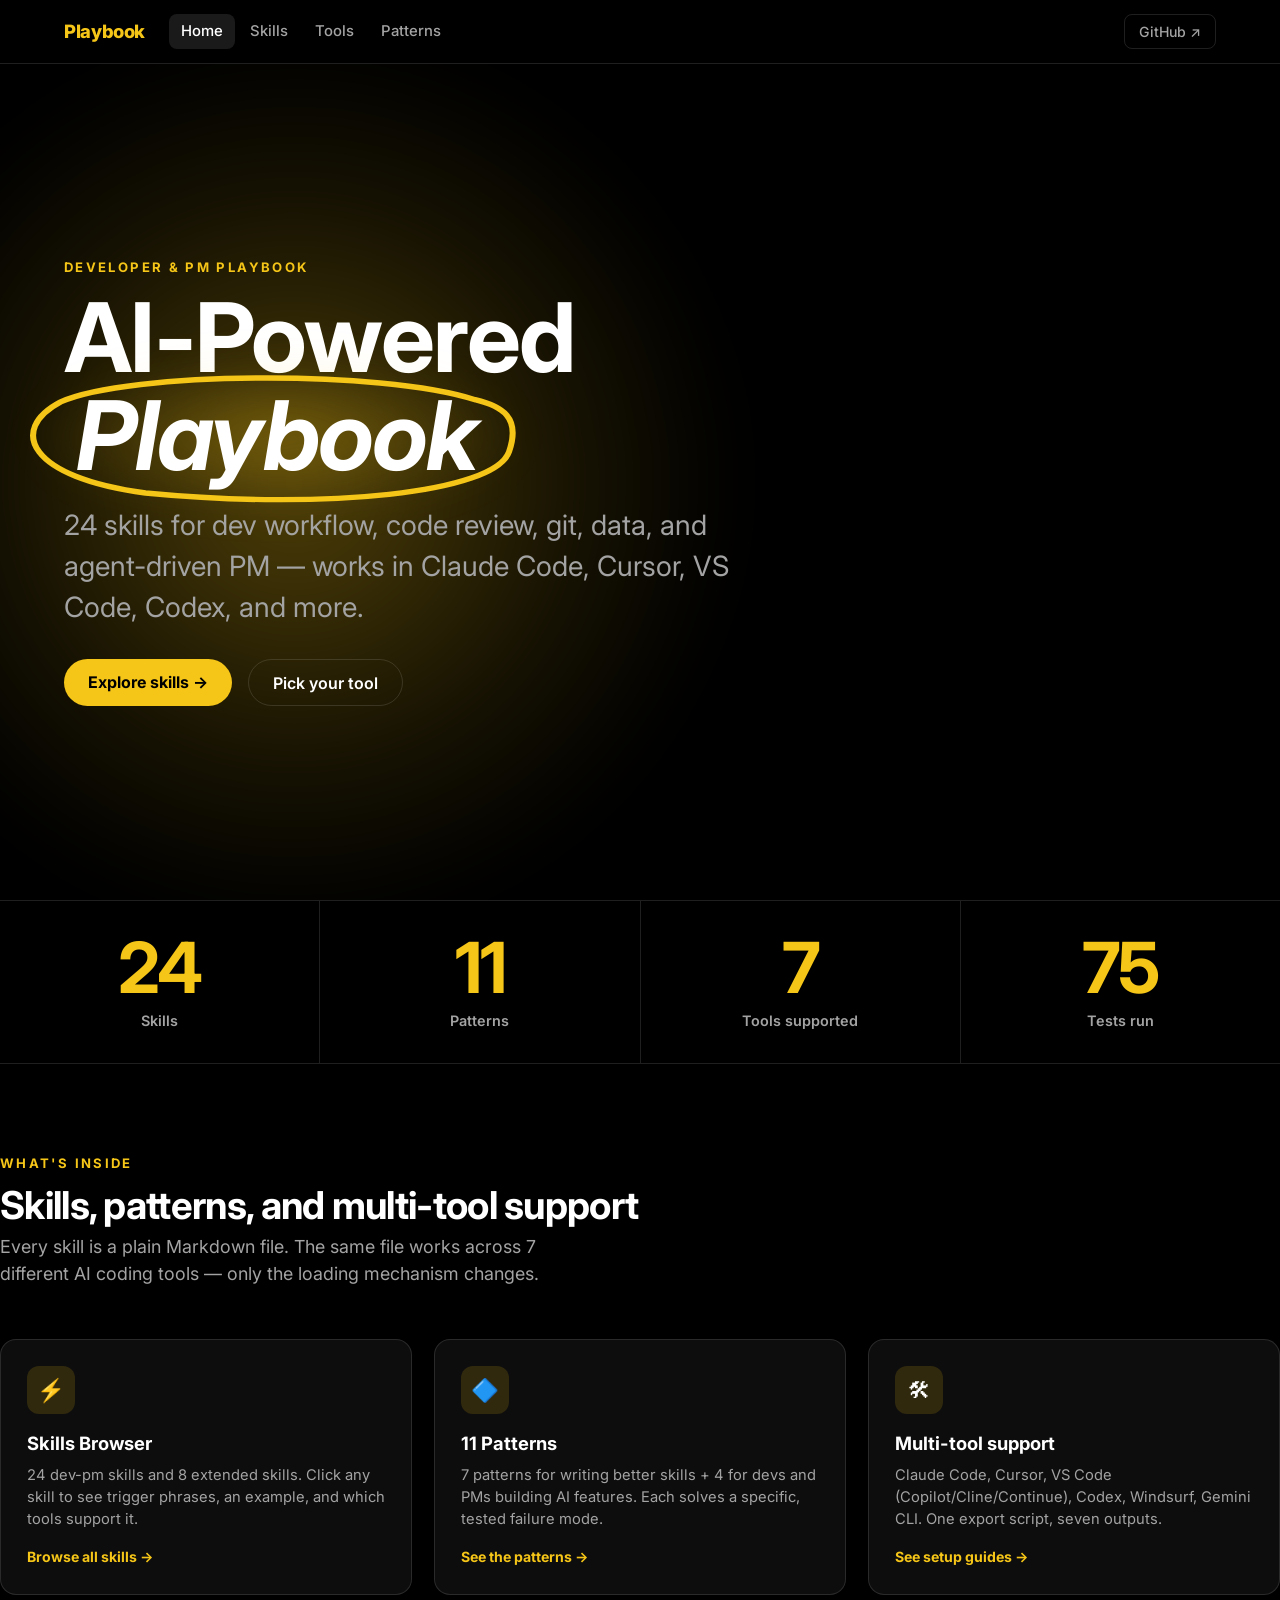
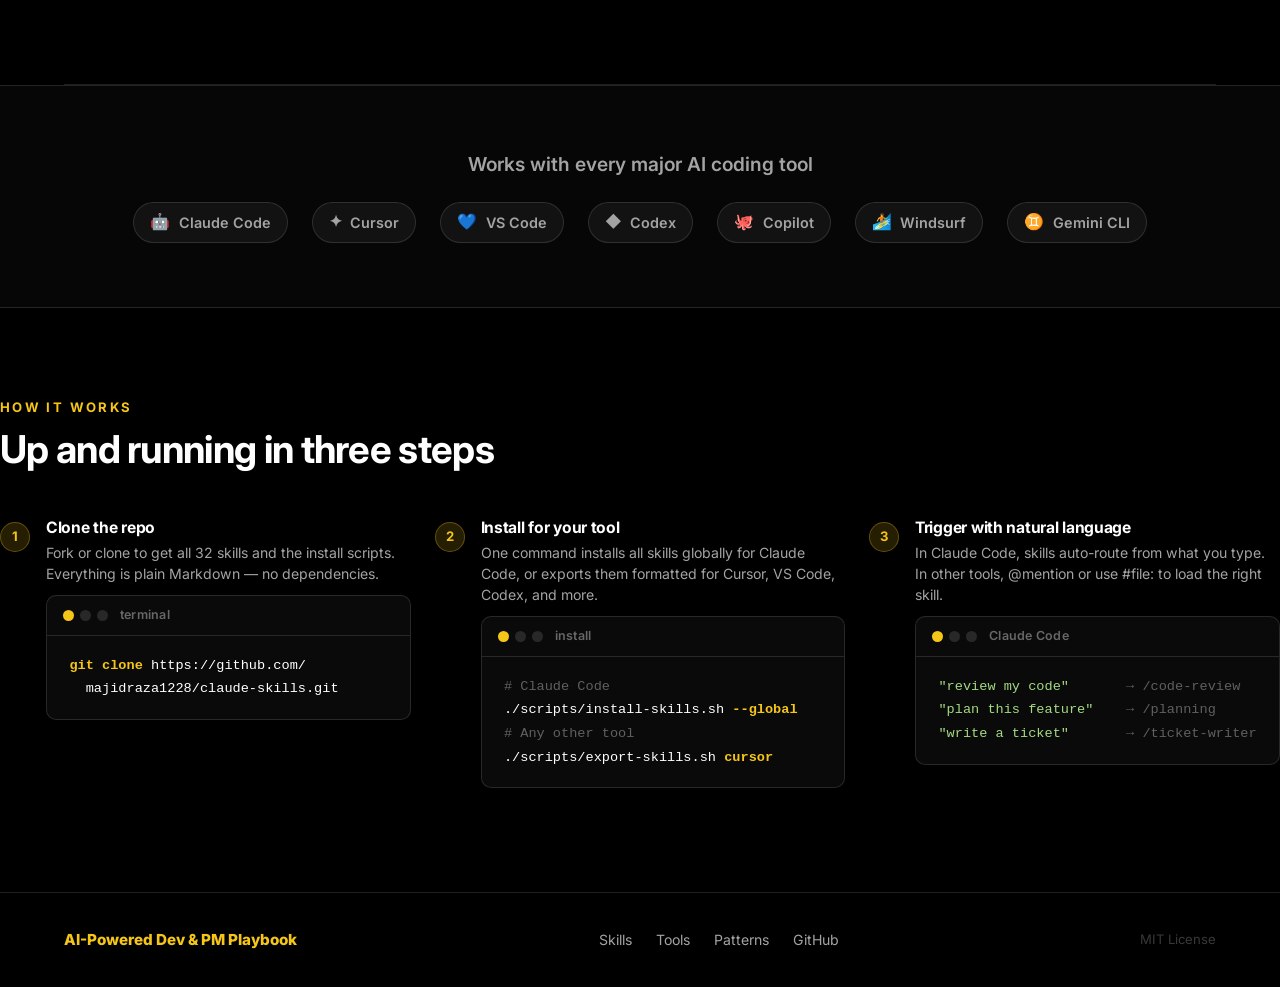
==== docs/index.html @ cabe1e3b "Add GitHub Pages site — 4-page interactive docs site Four pages built on the same Dark theme as skil" ====
<!DOCTYPE html>
<html lang="en">
<head>
<meta charset="UTF-8">
<meta name="viewport" content="width=device-width, initial-scale=1.0">
<title>AI-Powered Developer & PM Playbook</title>
<meta name="description" content="24 skills for dev workflow, code quality, git, data, and agent PM — works in Claude Code, Cursor, VS Code, Codex, and more.">
<link rel="preconnect" href="https://fonts.googleapis.com">
<link href="https://fonts.googleapis.com/css2?family=Inter:wght@400;500;600;700;800&display=swap" rel="stylesheet">
<link rel="stylesheet" href="styles.css">
<style>
.feature-cards{display:grid;grid-template-columns:repeat(3,1fr);gap:clamp(1rem,1.8vw,1.4rem);margin-top:clamp(2rem,4vw,3rem)}
@media(max-width:768px){.feature-cards{grid-template-columns:1fr}}
.feat-icon{width:48px;height:48px;border-radius:12px;background:var(--accent-dim);display:grid;place-items:center;margin-bottom:1rem;font-size:1.4rem}
.feat-title{font-size:1.15rem;font-weight:700;margin-bottom:.4rem}
.feat-body{font-size:.92rem;color:var(--text-secondary);line-height:1.5}
.feat-link{display:inline-block;margin-top:1rem;font-size:.88rem;font-weight:700;color:var(--accent);text-decoration:none}
.feat-link:hover{text-decoration:underline}

.tools-section{padding:clamp(2.5rem,5vw,4rem) clamp(1.25rem,5vw,4rem);background:rgba(255,255,255,.025);border-top:1px solid var(--border);border-bottom:1px solid var(--border)}
.tools-title{font-size:clamp(1rem,1.6vw,1.2rem);color:var(--text-secondary);font-weight:600;margin-bottom:1.4rem;text-align:center}

.how-section{display:grid;grid-template-columns:repeat(3,1fr);gap:clamp(1rem,2vw,1.5rem)}
@media(max-width:768px){.how-section{grid-template-columns:1fr}}
.how-step{display:flex;gap:1rem;align-items:flex-start}
.how-num{width:30px;height:30px;border-radius:50%;background:var(--accent-dim);border:1.5px solid rgba(245,197,24,.3);display:grid;place-items:center;font-size:.82rem;font-weight:700;color:var(--accent);flex-shrink:0;margin-top:.1rem}
.how-body h4{font-size:.98rem;font-weight:700;margin-bottom:.3rem}
.how-body p{font-size:.88rem;color:var(--text-secondary);line-height:1.5}
</style>
</head>
<body>

<nav class="site-nav">
  <a href="index.html" class="nav-logo">Playbook</a>
  <div class="nav-links">
    <a href="index.html" class="active">Home</a>
    <a href="skills.html" class="hide-sm">Skills</a>
    <a href="tools.html" class="hide-sm">Tools</a>
    <a href="patterns.html" class="hide-sm">Patterns</a>
    <a href="https://github.com/majidraza1228/claude-skills" class="nav-gh" target="_blank" rel="noopener">GitHub ↗</a>
  </div>
</nav>

<div class="page">

  <!-- HERO -->
  <section class="hero" id="hero">
    <div class="hero-aura"></div>
    <div class="hero-inner">
      <span class="eyebrow">Developer & PM Playbook</span>
      <h1>AI-Powered
        <br><span class="circle-word">Playbook
          <svg class="circle-mark" viewBox="0 0 400 130" preserveAspectRatio="none" aria-hidden="true">
            <path d="M 364 32 C 286 4, 78 6, 22 34 C -22 60, -4 104, 92 118 C 240 134, 380 118, 392 80 C 402 48, 386 38, 364 32"/>
          </svg>
        </span>
      </h1>
      <p class="hero-sub">24 skills for dev workflow, code review, git, data, and agent-driven PM — works in Claude Code, Cursor, VS Code, Codex, and more.</p>
      <div class="hero-ctas">
        <a href="skills.html" class="btn-primary">Explore skills →</a>
        <a href="tools.html" class="btn-outline">Pick your tool</a>
      </div>
    </div>
  </section>

  <!-- STATS -->
  <div class="stats-strip">
    <div class="stat-item">
      <div class="stat-num" data-count="24">0</div>
      <div class="stat-label">Skills</div>
    </div>
    <div class="stat-item">
      <div class="stat-num" data-count="11">0</div>
      <div class="stat-label">Patterns</div>
    </div>
    <div class="stat-item">
      <div class="stat-num" data-count="7">0</div>
      <div class="stat-label">Tools supported</div>
    </div>
    <div class="stat-item">
      <div class="stat-num" data-count="75">0</div>
      <div class="stat-label">Tests run</div>
    </div>
  </div>

  <!-- FEATURES -->
  <div class="container section">
    <div class="section-header">
      <span class="eyebrow">What's inside</span>
      <h2 class="section-title">Skills, patterns, and multi-tool support</h2>
      <p class="section-lead">Every skill is a plain Markdown file. The same file works across 7 different AI coding tools — only the loading mechanism changes.</p>
    </div>
    <div class="feature-cards stagger">
      <div class="card fade-up">
        <div class="feat-icon">⚡</div>
        <div class="feat-title">Skills Browser</div>
        <div class="feat-body">24 dev-pm skills and 8 extended skills. Click any skill to see trigger phrases, an example, and which tools support it.</div>
        <a href="skills.html" class="feat-link">Browse all skills →</a>
      </div>
      <div class="card fade-up">
        <div class="feat-icon">🔷</div>
        <div class="feat-title">11 Patterns</div>
        <div class="feat-body">7 patterns for writing better skills + 4 for devs and PMs building AI features. Each solves a specific, tested failure mode.</div>
        <a href="patterns.html" class="feat-link">See the patterns →</a>
      </div>
      <div class="card fade-up">
        <div class="feat-icon">🛠</div>
        <div class="feat-title">Multi-tool support</div>
        <div class="feat-body">Claude Code, Cursor, VS Code (Copilot/Cline/Continue), Codex, Windsurf, Gemini CLI. One export script, seven outputs.</div>
        <a href="tools.html" class="feat-link">See setup guides →</a>
      </div>
    </div>
  </div>

  <hr class="section-divider">

  <!-- TOOLS STRIP -->
  <div class="tools-section">
    <p class="tools-title">Works with every major AI coding tool</p>
    <div class="tools-strip" style="justify-content:center">
      <a href="tools.html#claude-code" class="tool-pill"><span class="tool-pill-icon">🤖</span>Claude Code</a>
      <a href="tools.html#cursor" class="tool-pill"><span class="tool-pill-icon">✦</span>Cursor</a>
      <a href="tools.html#vscode" class="tool-pill"><span class="tool-pill-icon">💙</span>VS Code</a>
      <a href="tools.html#codex" class="tool-pill"><span class="tool-pill-icon">◆</span>Codex</a>
      <a href="tools.html#copilot" class="tool-pill"><span class="tool-pill-icon">🐙</span>Copilot</a>
      <a href="tools.html#windsurf" class="tool-pill"><span class="tool-pill-icon">🏄</span>Windsurf</a>
      <a href="tools.html#gemini" class="tool-pill"><span class="tool-pill-icon">♊</span>Gemini CLI</a>
    </div>
  </div>

  <!-- HOW IT WORKS -->
  <div class="container section">
    <div class="section-header">
      <span class="eyebrow">How it works</span>
      <h2 class="section-title">Up and running in three steps</h2>
    </div>
    <div class="how-section stagger">
      <div class="how-step fade-up">
        <div class="how-num">1</div>
        <div class="how-body">
          <h4>Clone the repo</h4>
          <p>Fork or clone to get all 32 skills and the install scripts. Everything is plain Markdown — no dependencies.</p>
          <div class="code-block" style="margin-top:.7rem">
            <div class="code-hd"><div class="dots"><s></s><s></s><s></s></div><span class="code-fname">terminal</span></div>
            <div class="code-body"><span class="c-accent">git clone</span> https://github.com/
  majidraza1228/claude-skills.git</div>
          </div>
        </div>
      </div>
      <div class="how-step fade-up">
        <div class="how-num">2</div>
        <div class="how-body">
          <h4>Install for your tool</h4>
          <p>One command installs all skills globally for Claude Code, or exports them formatted for Cursor, VS Code, Codex, and more.</p>
          <div class="code-block" style="margin-top:.7rem">
            <div class="code-hd"><div class="dots"><s></s><s></s><s></s></div><span class="code-fname">install</span></div>
            <div class="code-body"><span class="c-comment"># Claude Code</span>
./scripts/install-skills.sh <span class="c-accent">--global</span>
<span class="c-comment"># Any other tool</span>
./scripts/export-skills.sh <span class="c-accent">cursor</span></div>
          </div>
        </div>
      </div>
      <div class="how-step fade-up">
        <div class="how-num">3</div>
        <div class="how-body">
          <h4>Trigger with natural language</h4>
          <p>In Claude Code, skills auto-route from what you type. In other tools, @mention or use #file: to load the right skill.</p>
          <div class="code-block" style="margin-top:.7rem">
            <div class="code-hd"><div class="dots"><s></s><s></s><s></s></div><span class="code-fname">Claude Code</span></div>
            <div class="code-body"><span class="c-str">"review my code"</span>       <span class="c-comment">→ /code-review</span>
<span class="c-str">"plan this feature"</span>    <span class="c-comment">→ /planning</span>
<span class="c-str">"write a ticket"</span>       <span class="c-comment">→ /ticket-writer</span></div>
          </div>
        </div>
      </div>
    </div>
  </div>

  <!-- FOOTER -->
  <footer class="site-footer">
    <a href="index.html" class="footer-brand">AI-Powered Dev & PM Playbook</a>
    <div class="footer-links">
      <a href="skills.html">Skills</a>
      <a href="tools.html">Tools</a>
      <a href="patterns.html">Patterns</a>
      <a href="https://github.com/majidraza1228/claude-skills" target="_blank" rel="noopener">GitHub</a>
    </div>
    <span class="footer-copy">MIT License</span>
  </footer>

</div><!-- /page -->

<script>
// Hero circle-word animation
window.addEventListener('load', () => {
  document.getElementById('hero').classList.add('hero-loaded');
});

// Count-up animation
const counts = document.querySelectorAll('[data-count]');
const observer = new IntersectionObserver(entries => {
  entries.forEach(entry => {
    if (!entry.isIntersecting) return;
    const el = entry.target;
    const target = +el.dataset.count;
    const dur = 900;
    const start = performance.now();
    const tick = now => {
      const p = Math.min((now - start) / dur, 1);
      const ease = 1 - Math.pow(1 - p, 3);
      el.textContent = Math.round(ease * target);
      if (p < 1) requestAnimationFrame(tick);
    };
    requestAnimationFrame(tick);
    observer.unobserve(el);
  });
}, { threshold: .5 });
counts.forEach(el => observer.observe(el));

// Fade-up on scroll
const fades = document.querySelectorAll('.fade-up');
const fadeObs = new IntersectionObserver(entries => {
  entries.forEach(e => { if (e.isIntersecting) { e.target.classList.add('in'); fadeObs.unobserve(e.target); } });
}, { threshold: .15 });
fades.forEach(el => fadeObs.observe(el));
</script>
</body>
</html>
---- docs/styles.css ----
/* =====================================================
   AI-Powered Developer & PM Playbook — Shared Styles
   Dark theme — matches skill-patterns.html
   ===================================================== */

*,*::before,*::after{margin:0;padding:0;box-sizing:border-box}

:root{
  --bg-primary:#000;
  --text-primary:#fff;
  --text-secondary:#a3a3a3;
  --accent:#f5c518;
  --accent-dim:rgba(245,197,24,.15);
  --border:rgba(255,255,255,.12);
  --surface:rgba(255,255,255,.05);
  --surface-hover:rgba(255,255,255,.08);
  --on-accent:#000;
  --code-bg:#0a0a0a;
  --font:'Inter',-apple-system,BlinkMacSystemFont,'Helvetica Neue',Arial,sans-serif;
  --nav-h:64px;
  --r:16px;
  --r-sm:10px;
  --ease:cubic-bezier(.16,1,.3,1);
}

html{scroll-behavior:smooth}
body{font-family:var(--font);background:var(--bg-primary);color:var(--text-primary);line-height:1.5;-webkit-font-smoothing:antialiased;overflow-x:hidden}

/* ── NAV ── */
.site-nav{
  position:fixed;top:0;left:0;right:0;z-index:100;
  height:var(--nav-h);
  background:rgba(0,0,0,.88);
  backdrop-filter:blur(20px) saturate(1.4);
  -webkit-backdrop-filter:blur(20px) saturate(1.4);
  border-bottom:1px solid var(--border);
  display:flex;align-items:center;
  padding:0 clamp(1.25rem,5vw,4rem);gap:1.5rem;
}
.nav-logo{font-weight:800;font-size:1.15rem;color:var(--accent);text-decoration:none;letter-spacing:-.02em;flex-shrink:0}
.nav-links{display:flex;gap:.2rem;align-items:center;flex:1}
.nav-links a{padding:.42em .8em;border-radius:8px;text-decoration:none;font-size:.93rem;font-weight:500;color:var(--text-secondary);transition:color .18s,background .18s}
.nav-links a:hover{color:var(--text-primary);background:rgba(255,255,255,.07)}
.nav-links a.active{color:var(--text-primary);background:rgba(255,255,255,.1)}
.nav-gh{margin-left:auto;padding:.4em 1em!important;border:1px solid var(--border)!important;border-radius:8px!important;color:var(--text-secondary)!important;font-size:.88rem!important;flex-shrink:0;white-space:nowrap}
.nav-gh:hover{border-color:var(--accent)!important;color:var(--accent)!important;background:transparent!important}

/* ── PAGE WRAPPER ── */
.page{padding-top:var(--nav-h);min-height:100vh}
.container{max-width:1280px;margin:0 auto;padding:0 clamp(1.25rem,5vw,4rem)}

/* ── SECTION ── */
.section{padding:clamp(3.5rem,7vw,6rem) 0}
.section-divider{border:none;border-top:1px solid var(--border);margin:0 clamp(1.25rem,5vw,4rem)}
.section-header{margin-bottom:clamp(2rem,4vw,3.5rem)}
.eyebrow{display:block;font-size:.82rem;letter-spacing:.18em;text-transform:uppercase;color:var(--accent);font-weight:700;margin-bottom:.7rem}
h1,h2,h3,h4{font-weight:700;letter-spacing:-.018em;line-height:1.06}
.page-title{font-size:clamp(2.4rem,5vw,4rem)}
.page-lead{font-size:clamp(1.05rem,1.7vw,1.35rem);color:var(--text-secondary);margin-top:.9rem;max-width:54ch;line-height:1.5}
.section-title{font-size:clamp(1.8rem,3vw,2.6rem)}
.section-lead{font-size:clamp(1rem,1.4vw,1.18rem);color:var(--text-secondary);margin-top:.55rem;max-width:54ch;line-height:1.5}
.accentword{color:var(--accent);font-style:italic}

/* ── CARDS ── */
.card{background:var(--surface);border:1px solid var(--border);border-radius:var(--r);padding:clamp(1.2rem,2vw,1.75rem);transition:border-color .18s,background .18s,transform .2s var(--ease)}
.card-hover:hover{border-color:rgba(255,255,255,.22);background:var(--surface-hover);transform:translateY(-2px);cursor:pointer}

/* ── GRIDS ── */
.grid-3{display:grid;grid-template-columns:repeat(3,1fr);gap:clamp(1rem,1.8vw,1.4rem)}
.grid-4{display:grid;grid-template-columns:repeat(4,1fr);gap:clamp(1rem,1.8vw,1.4rem)}
.grid-2{display:grid;grid-template-columns:repeat(2,1fr);gap:clamp(1rem,1.8vw,1.4rem)}
@media(max-width:960px){.grid-3,.grid-4{grid-template-columns:repeat(2,1fr)}}
@media(max-width:600px){.grid-3,.grid-4,.grid-2{grid-template-columns:1fr}}

/* ── SKILLS GRID ── */
.skills-grid{display:grid;grid-template-columns:repeat(auto-fill,minmax(280px,1fr));gap:clamp(.9rem,1.6vw,1.3rem)}
.skill-card{background:var(--surface);border:1px solid var(--border);border-radius:var(--r);padding:1.4rem;cursor:pointer;transition:border-color .18s,background .18s,transform .2s var(--ease)}
.skill-card:hover{border-color:rgba(255,255,255,.24);background:var(--surface-hover);transform:translateY(-2px)}
.skill-card.hidden{display:none}
.skill-card-top{display:flex;align-items:center;gap:.5rem;margin-bottom:.9rem;flex-wrap:wrap}
.skill-name{font-weight:700;font-size:1.05rem;margin-bottom:.4rem;letter-spacing:-.01em;font-family:var(--font)}
.skill-desc{font-size:.9rem;color:var(--text-secondary);line-height:1.45;margin-bottom:.85rem}
.skill-triggers{font-size:.8rem;color:rgba(255,255,255,.35);font-style:italic}
.skill-trigger-hint::before{content:'"'}
.skill-trigger-hint::after{content:'"'}

/* ── BADGES ── */
.badge{display:inline-block;padding:.22em .65em;border-radius:999px;font-size:.74rem;font-weight:700;letter-spacing:.02em}
.badge-accent{background:var(--accent-dim);color:var(--accent)}
.badge-neutral{background:rgba(255,255,255,.08);color:var(--text-secondary)}
.badge-dev{background:rgba(100,160,255,.12);color:rgba(150,200,255,.9)}
.badge-pm{background:rgba(160,100,255,.12);color:rgba(195,150,255,.9)}
.badge-both{background:rgba(100,220,150,.1);color:rgba(130,240,170,.9)}
.badge-cat{background:rgba(255,255,255,.07);color:rgba(255,255,255,.65)}

/* ── FILTER BAR ── */
.filter-bar{display:flex;gap:.5rem;flex-wrap:wrap;margin-bottom:2rem}
.filter-btn{padding:.42em 1em;border-radius:999px;border:1px solid var(--border);background:transparent;color:var(--text-secondary);font-family:var(--font);font-size:.87rem;font-weight:600;cursor:pointer;transition:all .16s}
.filter-btn:hover{color:var(--text-primary);border-color:rgba(255,255,255,.25)}
.filter-btn.active{background:var(--accent);border-color:var(--accent);color:var(--on-accent)}

/* ── TABS ── */
.tab-bar{display:flex;border-bottom:1px solid var(--border);margin-bottom:2.2rem;overflow-x:auto;scrollbar-width:none}
.tab-bar::-webkit-scrollbar{display:none}
.tab-btn{padding:.7em 1.3em;border:none;background:transparent;color:var(--text-secondary);font-family:var(--font);font-size:.93rem;font-weight:600;cursor:pointer;border-bottom:2px solid transparent;margin-bottom:-1px;white-space:nowrap;transition:all .16s}
.tab-btn:hover{color:var(--text-primary)}
.tab-btn.active{color:var(--accent);border-bottom-color:var(--accent)}
.tab-panel{display:none}
.tab-panel.active{display:block}

/* ── CODE BLOCKS ── */
.code-block{background:var(--code-bg);border:1px solid var(--border);border-radius:var(--r-sm);overflow:hidden;margin:.9rem 0}
.code-hd{display:flex;align-items:center;gap:8px;padding:10px 16px;border-bottom:1px solid var(--border)}
.dots{display:flex;gap:6px}
.dots s{width:11px;height:11px;border-radius:50%;background:var(--border);display:block}
.dots s:first-child{background:var(--accent)}
.code-fname{font-size:.78rem;color:rgba(255,255,255,.38);margin-left:4px;font-weight:600;letter-spacing:.02em}
.code-body{padding:1.1rem 1.4rem;font-family:'Menlo','Monaco','Courier New',monospace;font-size:.85rem;line-height:1.75;color:var(--text-primary);overflow-x:auto;white-space:pre}
.c-comment{color:rgba(255,255,255,.35)}
.c-accent{color:var(--accent);font-weight:600}
.c-str{color:rgba(190,255,150,.85)}
.c-dim{color:rgba(255,255,255,.5)}

/* ── ACCORDION ── */
.acc{border:1px solid var(--border);border-radius:var(--r);overflow:hidden}
.acc+.acc{margin-top:.7rem}
.acc-hd{display:flex;align-items:center;gap:1rem;padding:1.15rem 1.5rem;cursor:pointer;transition:background .15s;user-select:none}
.acc-hd:hover{background:rgba(255,255,255,.03)}
.acc-num{width:34px;height:34px;border-radius:50%;border:1.5px solid var(--border);display:grid;place-items:center;font-size:.82rem;font-weight:700;flex-shrink:0;transition:all .18s}
.acc.open .acc-num{background:var(--accent);border-color:var(--accent);color:var(--on-accent)}
.acc-label{flex:1}
.acc-title{font-weight:700;font-size:1rem}
.acc-problem{font-size:.85rem;color:var(--text-secondary);margin-top:.18rem}
.acc-chevron{width:18px;height:18px;flex-shrink:0;opacity:.5;transition:transform .25s var(--ease)}
.acc.open .acc-chevron{transform:rotate(180deg);opacity:1}
.acc-body{max-height:0;overflow:hidden;transition:max-height .38s var(--ease)}
.acc.open .acc-body{max-height:600px}
.acc-content{padding:1.1rem 1.5rem 1.4rem;border-top:1px solid var(--border)}
.acc-content p{font-size:.95rem;color:var(--text-secondary);line-height:1.6}
.acc-content .code-block{margin-top:.8rem}

/* ── MODAL ── */
.modal-bg{position:fixed;inset:0;z-index:200;background:rgba(0,0,0,.8);backdrop-filter:blur(6px);display:flex;align-items:center;justify-content:center;padding:1.5rem;opacity:0;pointer-events:none;transition:opacity .22s}
.modal-bg.open{opacity:1;pointer-events:all}
.modal{background:#0c0c0c;border:1px solid rgba(255,255,255,.18);border-radius:20px;max-width:620px;width:100%;max-height:90vh;overflow-y:auto;padding:2rem;transform:translateY(20px) scale(.97);transition:transform .28s var(--ease);position:relative}
.modal-bg.open .modal{transform:none}
.modal-close{position:absolute;top:1.1rem;right:1.1rem;width:30px;height:30px;border-radius:7px;border:1px solid var(--border);background:transparent;color:var(--text-secondary);font-size:1rem;cursor:pointer;display:grid;place-items:center;transition:all .15s}
.modal-close:hover{border-color:rgba(255,255,255,.3);color:var(--text-primary)}
.modal-name{font-size:1.5rem;font-weight:700;letter-spacing:-.02em;margin-bottom:.7rem;font-family:var(--font)}
.modal-badges{display:flex;gap:.5rem;flex-wrap:wrap;margin-bottom:1.2rem}
.modal-section{margin-top:1.4rem}
.modal-section-title{font-size:.78rem;letter-spacing:.14em;text-transform:uppercase;color:var(--text-secondary);font-weight:700;margin-bottom:.6rem}
.trigger-chips{display:flex;gap:.4rem;flex-wrap:wrap}
.trigger-chip{padding:.3em .75em;border-radius:999px;background:rgba(255,255,255,.06);border:1px solid var(--border);font-size:.82rem;color:var(--text-secondary)}
.tool-chips{display:flex;gap:.4rem;flex-wrap:wrap}
.tool-chip{padding:.3em .75em;border-radius:999px;background:var(--accent-dim);color:var(--accent);font-size:.82rem;font-weight:600}
.modal-example{background:var(--code-bg);border:1px solid var(--border);border-radius:var(--r-sm);padding:1rem 1.1rem}
.modal-ex-row{display:grid;grid-template-columns:auto 1fr;gap:.6rem .8rem;align-items:baseline;font-size:.87rem}
.modal-ex-label{color:rgba(255,255,255,.35);font-size:.76rem;text-transform:uppercase;font-weight:700;letter-spacing:.1em}
.modal-ex-val{color:var(--text-primary);line-height:1.5}
.modal-gh-link{display:inline-block;margin-top:1.4rem;font-size:.88rem;color:var(--text-secondary);text-decoration:none;border:1px solid var(--border);padding:.45em 1em;border-radius:8px;transition:all .15s}
.modal-gh-link:hover{border-color:rgba(255,255,255,.25);color:var(--text-primary)}

/* ── STATS STRIP ── */
.stats-strip{display:flex;border-top:1px solid var(--border);border-bottom:1px solid var(--border)}
.stat-item{flex:1;padding:2rem clamp(1.5rem,3vw,3rem);text-align:center}
.stat-item+.stat-item{border-left:1px solid var(--border)}
.stat-num{font-size:clamp(2.8rem,5.5vw,4.4rem);font-weight:700;color:var(--accent);line-height:1;letter-spacing:-.03em}
.stat-label{font-size:.9rem;color:var(--text-secondary);margin-top:.4rem;font-weight:600}

/* ── HERO ── */
.hero{min-height:calc(100vh - var(--nav-h));display:flex;flex-direction:column;justify-content:center;padding:clamp(3rem,7vw,7rem) clamp(1.25rem,5vw,4rem);position:relative;overflow:hidden}
.hero-aura{position:absolute;z-index:0;pointer-events:none;width:70vw;height:70vw;left:-12vw;top:50%;background:radial-gradient(circle,rgba(245,197,24,.32),rgba(245,197,24,.09) 45%,transparent 70%);filter:blur(30px);transform:translateY(-50%);animation:heroDrift 18s ease-in-out infinite}
@keyframes heroDrift{0%{transform:translateY(-50%) translateX(-2%) scale(1)}50%{transform:translateY(-54%) translateX(5%) scale(1.1)}100%{transform:translateY(-50%) translateX(-2%) scale(1)}}
.hero-inner{position:relative;z-index:1;max-width:900px}
.hero h1{font-size:clamp(3rem,7.5vw,6.2rem);line-height:1.02}
.circle-word{position:relative;display:inline-block;font-style:italic;white-space:nowrap;padding:0 .12em;isolation:isolate}
.circle-word::before{content:"";position:absolute;inset:-35% -14%;background:radial-gradient(ellipse at center,rgba(245,197,24,.28),transparent 65%);filter:blur(22px);z-index:-2;opacity:0;transition:opacity 1.2s ease 1.4s}
.hero-loaded .circle-word::before{opacity:1;animation:wordGlow 5.4s ease-in-out 2.6s infinite}
@keyframes wordGlow{0%,100%{opacity:.5}50%{opacity:1}}
.circle-mark{position:absolute;left:-7%;top:-22%;width:114%;height:144%;overflow:visible;pointer-events:none;z-index:-1}
.circle-mark path{fill:none;stroke:var(--accent);stroke-width:5;stroke-linecap:round;stroke-linejoin:round;stroke-dasharray:1100;stroke-dashoffset:1100;transition:stroke-dashoffset 1.5s cubic-bezier(.6,.04,.4,1) 1.1s}
.hero-loaded .circle-mark path{stroke-dashoffset:0}
.hero-sub{font-size:clamp(1.2rem,2.2vw,1.75rem);color:var(--text-secondary);margin-top:1.3rem;max-width:40ch;line-height:1.45}
.hero-ctas{display:flex;gap:1rem;margin-top:2rem;flex-wrap:wrap}
.btn-primary{display:inline-block;padding:.65em 1.5em;background:var(--accent);color:var(--on-accent);font-weight:700;font-size:1rem;border-radius:999px;text-decoration:none;transition:opacity .16s,transform .16s}
.btn-primary:hover{opacity:.88;transform:translateY(-1px)}
.btn-outline{display:inline-block;padding:.65em 1.5em;border:1px solid var(--border);color:var(--text-primary);font-weight:600;font-size:1rem;border-radius:999px;text-decoration:none;transition:all .16s}
.btn-outline:hover{border-color:rgba(255,255,255,.3);background:rgba(255,255,255,.05)}

/* ── TOOLS STRIP ── */
.tools-strip{display:flex;gap:clamp(.8rem,2vw,1.5rem);flex-wrap:wrap;align-items:center}
.tool-pill{display:flex;align-items:center;gap:.55rem;padding:.55em 1.1em;border-radius:999px;border:1px solid var(--border);background:var(--surface);font-size:.9rem;font-weight:600;text-decoration:none;color:var(--text-secondary);transition:all .16s;white-space:nowrap}
.tool-pill:hover{border-color:var(--accent);color:var(--accent);background:var(--accent-dim)}
.tool-pill-icon{font-size:1.1em}

/* ── COMPARISON TABLE ── */
.cmp-table{border:1px solid var(--border);border-radius:var(--r);overflow:hidden;margin-top:2rem}
.cmp-row{display:grid;align-items:center;border-bottom:1px solid var(--border)}
.cmp-row:last-child{border-bottom:none}
.cmp-head-row{background:var(--surface);font-weight:700;font-size:.88rem;color:var(--text-secondary);letter-spacing:.04em;text-transform:uppercase}
.cmp-row>*{padding:clamp(.75rem,1.5vw,1.1rem) clamp(1rem,2vw,1.5rem);font-size:.9rem}
.cmp-row>*+*{border-left:1px solid var(--border)}
.col-yes{color:var(--accent);font-weight:800}
.col-no{color:rgba(255,255,255,.25);font-weight:600}
.col-win{background:var(--accent-dim)}

/* ── FOOTER ── */
.site-footer{border-top:1px solid var(--border);padding:2.2rem clamp(1.25rem,5vw,4rem);display:flex;align-items:center;justify-content:space-between;gap:1.5rem;flex-wrap:wrap}
.footer-brand{font-weight:800;color:var(--accent);font-size:.95rem;text-decoration:none}
.footer-links{display:flex;gap:1.5rem}
.footer-links a{color:var(--text-secondary);text-decoration:none;font-size:.88rem;transition:color .15s}
.footer-links a:hover{color:var(--text-primary)}
.footer-copy{color:rgba(255,255,255,.22);font-size:.82rem}

/* ── ANIMATIONS ── */
.fade-up{opacity:0;transform:translateY(18px);transition:opacity .5s var(--ease),transform .5s var(--ease)}
.fade-up.in{opacity:1;transform:none}
.stagger .fade-up:nth-child(1){transition-delay:.04s}
.stagger .fade-up:nth-child(2){transition-delay:.1s}
.stagger .fade-up:nth-child(3){transition-delay:.16s}
.stagger .fade-up:nth-child(4){transition-delay:.22s}
.stagger .fade-up:nth-child(5){transition-delay:.28s}
.stagger .fade-up:nth-child(6){transition-delay:.34s}

/* ── RESPONSIVE ── */
@media(max-width:768px){
  .site-nav{padding:0 1.1rem;gap:.9rem}
  .nav-links a{padding:.38em .55em;font-size:.82rem}
  .stats-strip{flex-direction:column}
  .stat-item+.stat-item{border-left:none;border-top:1px solid var(--border)}
  .site-footer{flex-direction:column;align-items:flex-start}
  .hero{padding:2.5rem 1.1rem}
}
@media(max-width:480px){
  .nav-links .hide-sm{display:none}
}
@media(prefers-reduced-motion:reduce){
  *,*::before,*::after{animation-duration:.01ms!important;transition-duration:.15s!important}
}
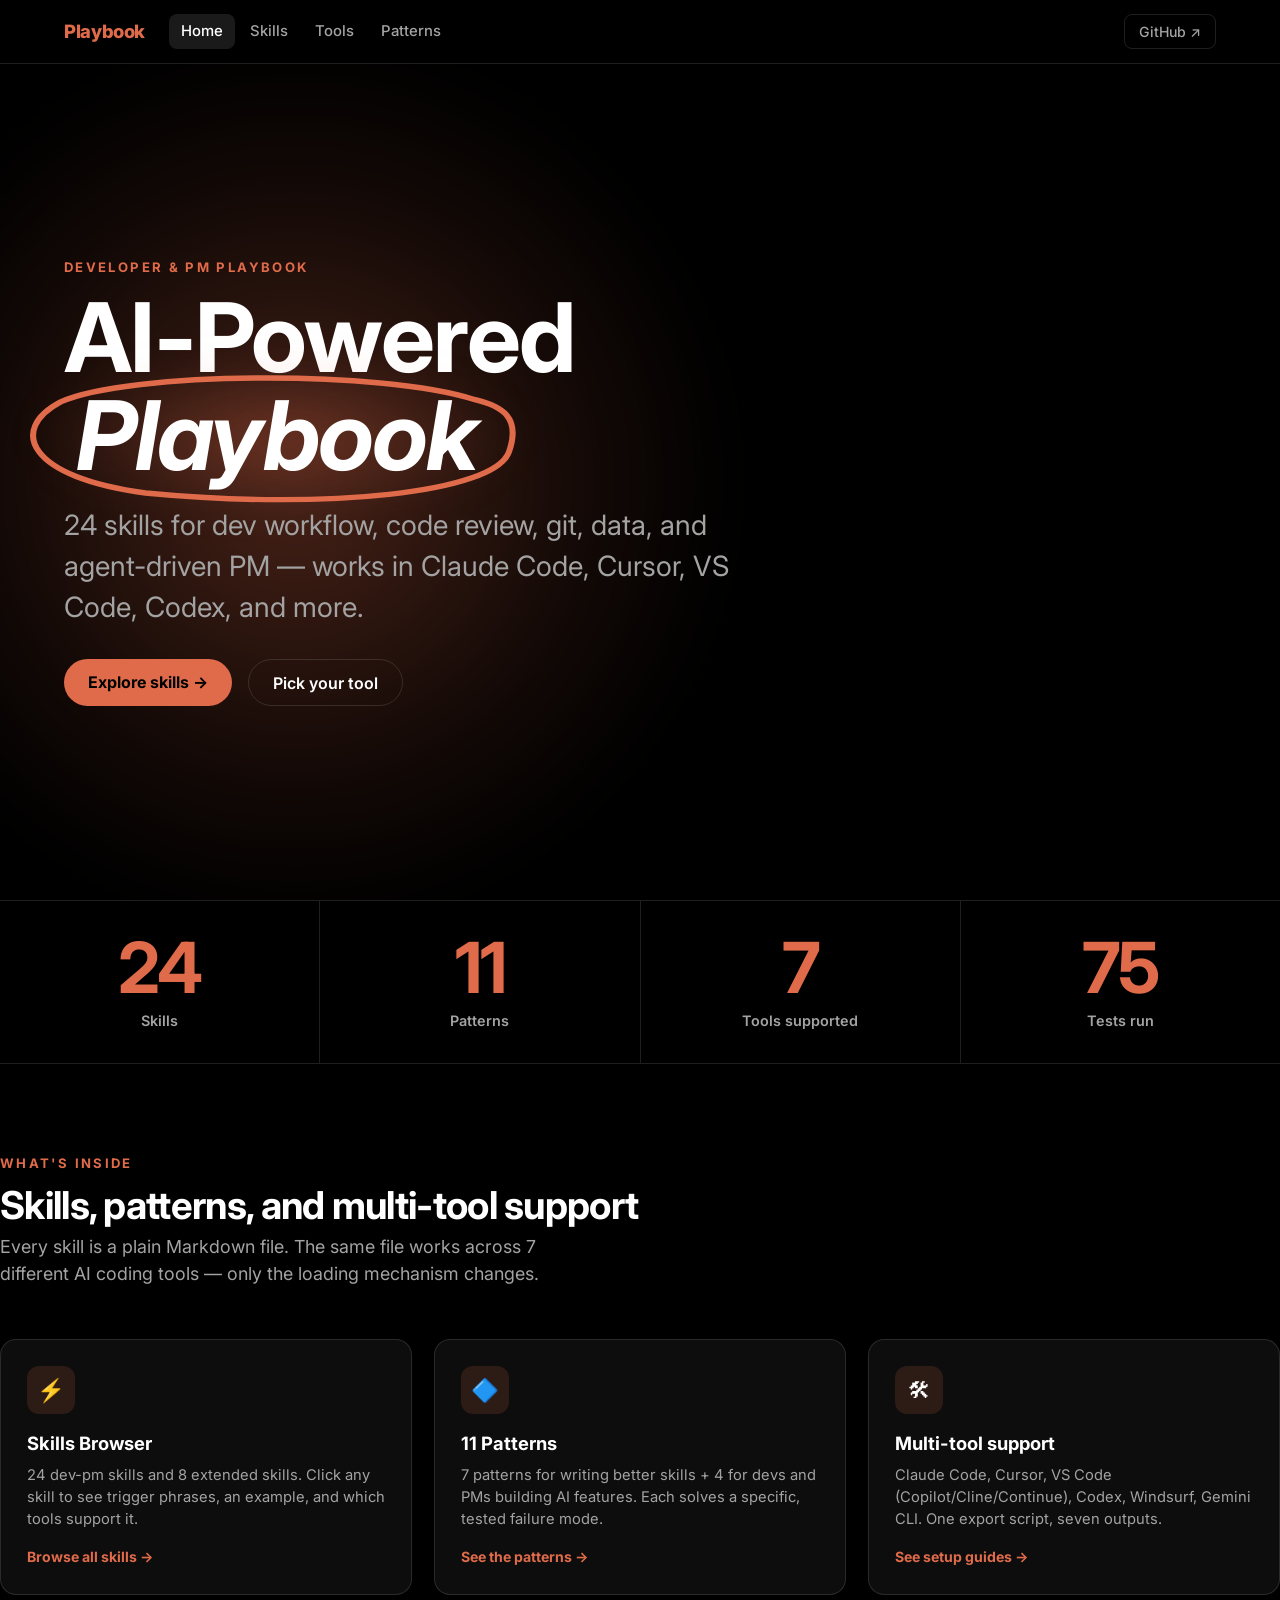
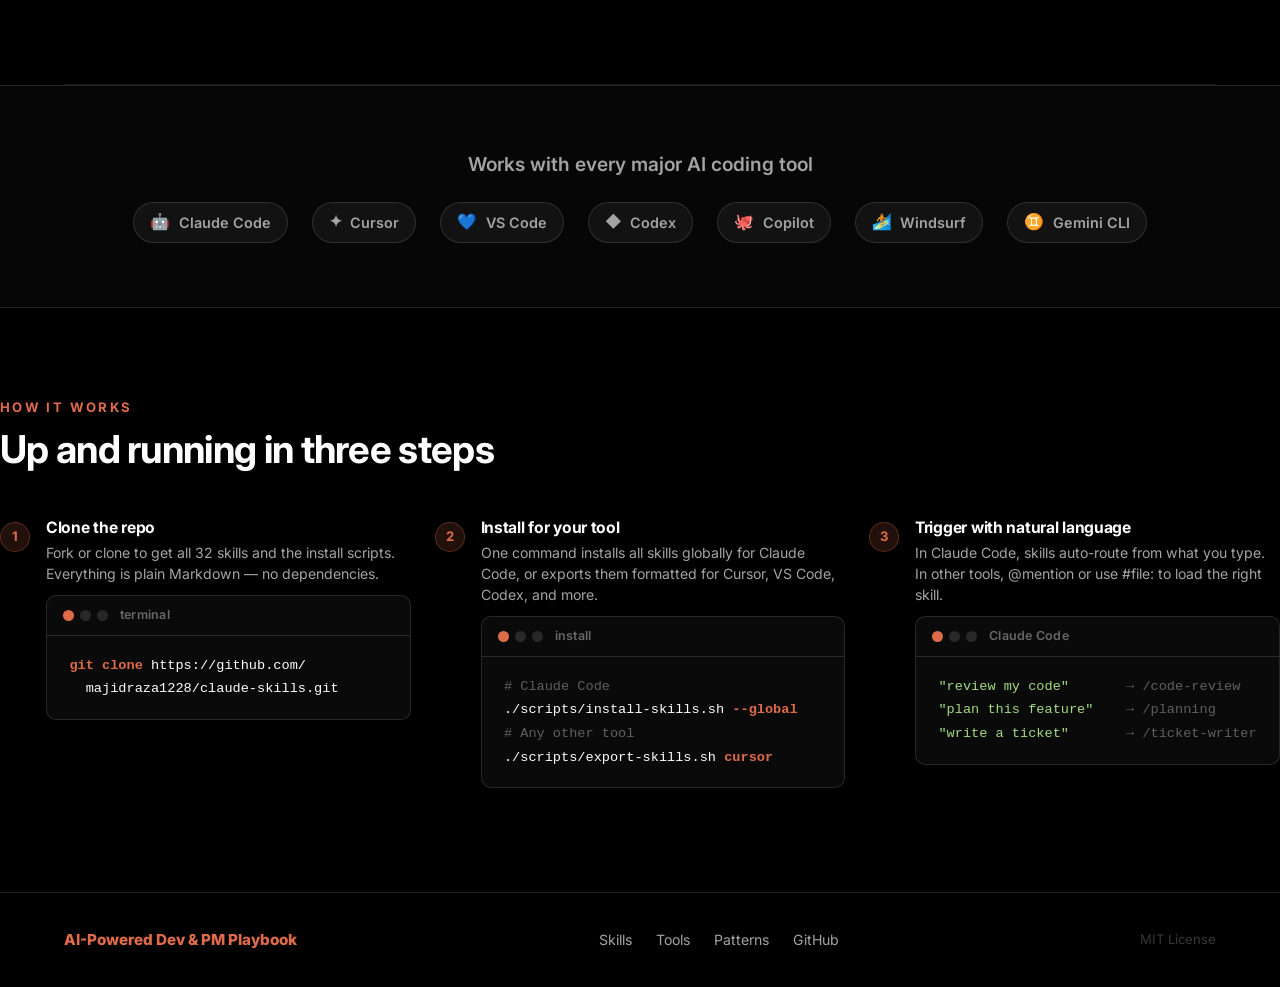
==== commit aa187224: "Change accent color from yellow to Claude coral (#E06B4A) Replaces #f5c518 (gold/yellow) with #E06B4" ====
--- a/docs/index.html
+++ b/docs/index.html
@@ -23,7 +23,7 @@
 .how-section{display:grid;grid-template-columns:repeat(3,1fr);gap:clamp(1rem,2vw,1.5rem)}
 @media(max-width:768px){.how-section{grid-template-columns:1fr}}
 .how-step{display:flex;gap:1rem;align-items:flex-start}
-.how-num{width:30px;height:30px;border-radius:50%;background:var(--accent-dim);border:1.5px solid rgba(245,197,24,.3);display:grid;place-items:center;font-size:.82rem;font-weight:700;color:var(--accent);flex-shrink:0;margin-top:.1rem}
+.how-num{width:30px;height:30px;border-radius:50%;background:var(--accent-dim);border:1.5px solid rgba(224,107,74,.3);display:grid;place-items:center;font-size:.82rem;font-weight:700;color:var(--accent);flex-shrink:0;margin-top:.1rem}
 .how-body h4{font-size:.98rem;font-weight:700;margin-bottom:.3rem}
 .how-body p{font-size:.88rem;color:var(--text-secondary);line-height:1.5}
 </style>
--- a/docs/styles.css
+++ b/docs/styles.css
@@ -9,8 +9,8 @@
   --bg-primary:#000;
   --text-primary:#fff;
   --text-secondary:#a3a3a3;
-  --accent:#f5c518;
-  --accent-dim:rgba(245,197,24,.15);
+  --accent:#E06B4A;
+  --accent-dim:rgba(224,107,74,.15);
   --border:rgba(255,255,255,.12);
   --surface:rgba(255,255,255,.05);
   --surface-hover:rgba(255,255,255,.08);
@@ -170,12 +170,12 @@
 
 /* ── HERO ── */
 .hero{min-height:calc(100vh - var(--nav-h));display:flex;flex-direction:column;justify-content:center;padding:clamp(3rem,7vw,7rem) clamp(1.25rem,5vw,4rem);position:relative;overflow:hidden}
-.hero-aura{position:absolute;z-index:0;pointer-events:none;width:70vw;height:70vw;left:-12vw;top:50%;background:radial-gradient(circle,rgba(245,197,24,.32),rgba(245,197,24,.09) 45%,transparent 70%);filter:blur(30px);transform:translateY(-50%);animation:heroDrift 18s ease-in-out infinite}
+.hero-aura{position:absolute;z-index:0;pointer-events:none;width:70vw;height:70vw;left:-12vw;top:50%;background:radial-gradient(circle,rgba(224,107,74,.32),rgba(224,107,74,.09) 45%,transparent 70%);filter:blur(30px);transform:translateY(-50%);animation:heroDrift 18s ease-in-out infinite}
 @keyframes heroDrift{0%{transform:translateY(-50%) translateX(-2%) scale(1)}50%{transform:translateY(-54%) translateX(5%) scale(1.1)}100%{transform:translateY(-50%) translateX(-2%) scale(1)}}
 .hero-inner{position:relative;z-index:1;max-width:900px}
 .hero h1{font-size:clamp(3rem,7.5vw,6.2rem);line-height:1.02}
 .circle-word{position:relative;display:inline-block;font-style:italic;white-space:nowrap;padding:0 .12em;isolation:isolate}
-.circle-word::before{content:"";position:absolute;inset:-35% -14%;background:radial-gradient(ellipse at center,rgba(245,197,24,.28),transparent 65%);filter:blur(22px);z-index:-2;opacity:0;transition:opacity 1.2s ease 1.4s}
+.circle-word::before{content:"";position:absolute;inset:-35% -14%;background:radial-gradient(ellipse at center,rgba(224,107,74,.28),transparent 65%);filter:blur(22px);z-index:-2;opacity:0;transition:opacity 1.2s ease 1.4s}
 .hero-loaded .circle-word::before{opacity:1;animation:wordGlow 5.4s ease-in-out 2.6s infinite}
 @keyframes wordGlow{0%,100%{opacity:.5}50%{opacity:1}}
 .circle-mark{position:absolute;left:-7%;top:-22%;width:114%;height:144%;overflow:visible;pointer-events:none;z-index:-1}
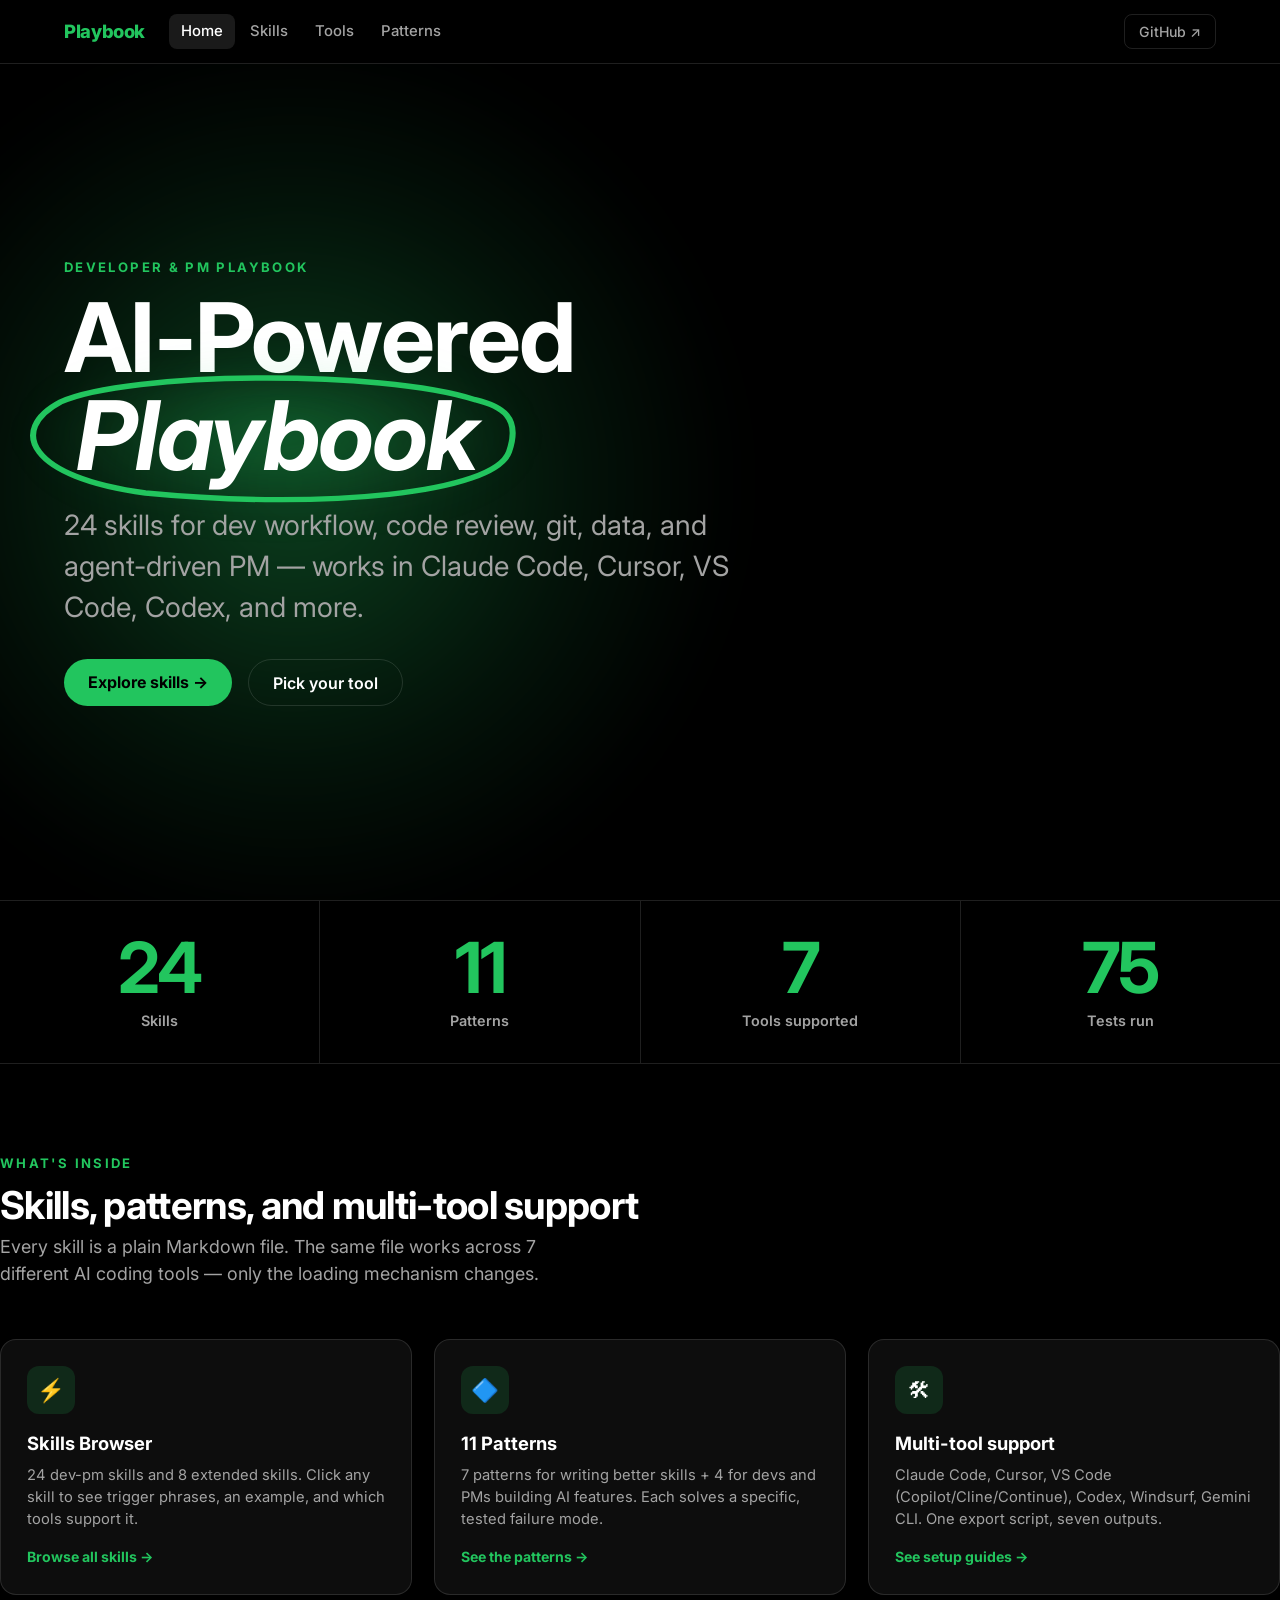
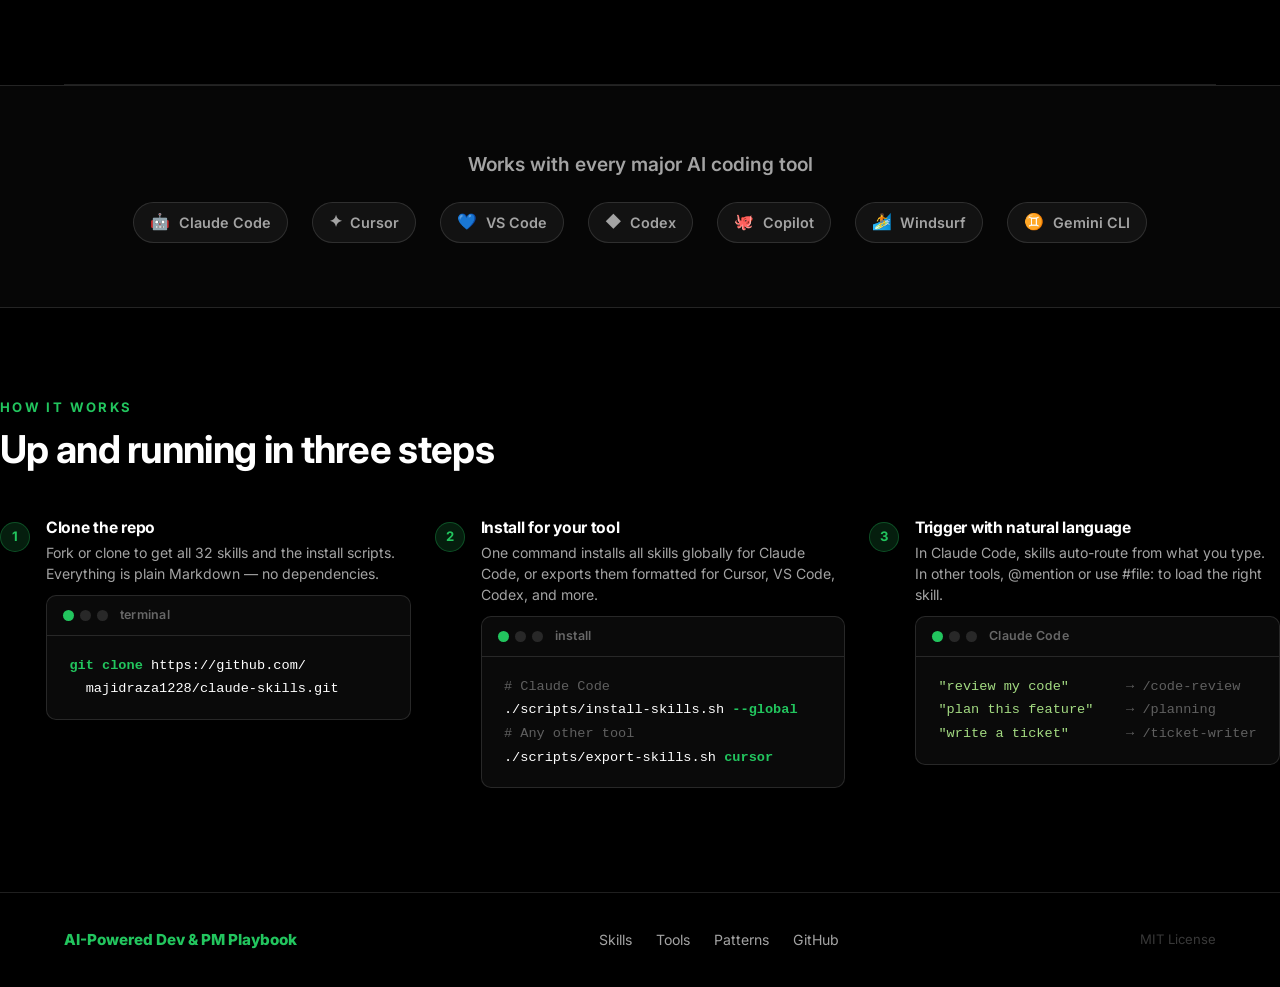
==== commit a7e8f583: "Switch accent color to terminal green (#22C55E) Replaces Claude coral (#E06B4A) with terminal emeral" ====
--- a/docs/index.html
+++ b/docs/index.html
@@ -23,7 +23,7 @@
 .how-section{display:grid;grid-template-columns:repeat(3,1fr);gap:clamp(1rem,2vw,1.5rem)}
 @media(max-width:768px){.how-section{grid-template-columns:1fr}}
 .how-step{display:flex;gap:1rem;align-items:flex-start}
-.how-num{width:30px;height:30px;border-radius:50%;background:var(--accent-dim);border:1.5px solid rgba(224,107,74,.3);display:grid;place-items:center;font-size:.82rem;font-weight:700;color:var(--accent);flex-shrink:0;margin-top:.1rem}
+.how-num{width:30px;height:30px;border-radius:50%;background:var(--accent-dim);border:1.5px solid rgba(34,197,94,.3);display:grid;place-items:center;font-size:.82rem;font-weight:700;color:var(--accent);flex-shrink:0;margin-top:.1rem}
 .how-body h4{font-size:.98rem;font-weight:700;margin-bottom:.3rem}
 .how-body p{font-size:.88rem;color:var(--text-secondary);line-height:1.5}
 </style>
--- a/docs/styles.css
+++ b/docs/styles.css
@@ -9,8 +9,8 @@
   --bg-primary:#000;
   --text-primary:#fff;
   --text-secondary:#a3a3a3;
-  --accent:#E06B4A;
-  --accent-dim:rgba(224,107,74,.15);
+  --accent:#22C55E;
+  --accent-dim:rgba(34,197,94,.15);
   --border:rgba(255,255,255,.12);
   --surface:rgba(255,255,255,.05);
   --surface-hover:rgba(255,255,255,.08);
@@ -170,12 +170,12 @@
 
 /* ── HERO ── */
 .hero{min-height:calc(100vh - var(--nav-h));display:flex;flex-direction:column;justify-content:center;padding:clamp(3rem,7vw,7rem) clamp(1.25rem,5vw,4rem);position:relative;overflow:hidden}
-.hero-aura{position:absolute;z-index:0;pointer-events:none;width:70vw;height:70vw;left:-12vw;top:50%;background:radial-gradient(circle,rgba(224,107,74,.32),rgba(224,107,74,.09) 45%,transparent 70%);filter:blur(30px);transform:translateY(-50%);animation:heroDrift 18s ease-in-out infinite}
+.hero-aura{position:absolute;z-index:0;pointer-events:none;width:70vw;height:70vw;left:-12vw;top:50%;background:radial-gradient(circle,rgba(34,197,94,.32),rgba(34,197,94,.09) 45%,transparent 70%);filter:blur(30px);transform:translateY(-50%);animation:heroDrift 18s ease-in-out infinite}
 @keyframes heroDrift{0%{transform:translateY(-50%) translateX(-2%) scale(1)}50%{transform:translateY(-54%) translateX(5%) scale(1.1)}100%{transform:translateY(-50%) translateX(-2%) scale(1)}}
 .hero-inner{position:relative;z-index:1;max-width:900px}
 .hero h1{font-size:clamp(3rem,7.5vw,6.2rem);line-height:1.02}
 .circle-word{position:relative;display:inline-block;font-style:italic;white-space:nowrap;padding:0 .12em;isolation:isolate}
-.circle-word::before{content:"";position:absolute;inset:-35% -14%;background:radial-gradient(ellipse at center,rgba(224,107,74,.28),transparent 65%);filter:blur(22px);z-index:-2;opacity:0;transition:opacity 1.2s ease 1.4s}
+.circle-word::before{content:"";position:absolute;inset:-35% -14%;background:radial-gradient(ellipse at center,rgba(34,197,94,.28),transparent 65%);filter:blur(22px);z-index:-2;opacity:0;transition:opacity 1.2s ease 1.4s}
 .hero-loaded .circle-word::before{opacity:1;animation:wordGlow 5.4s ease-in-out 2.6s infinite}
 @keyframes wordGlow{0%,100%{opacity:.5}50%{opacity:1}}
 .circle-mark{position:absolute;left:-7%;top:-22%;width:114%;height:144%;overflow:visible;pointer-events:none;z-index:-1}
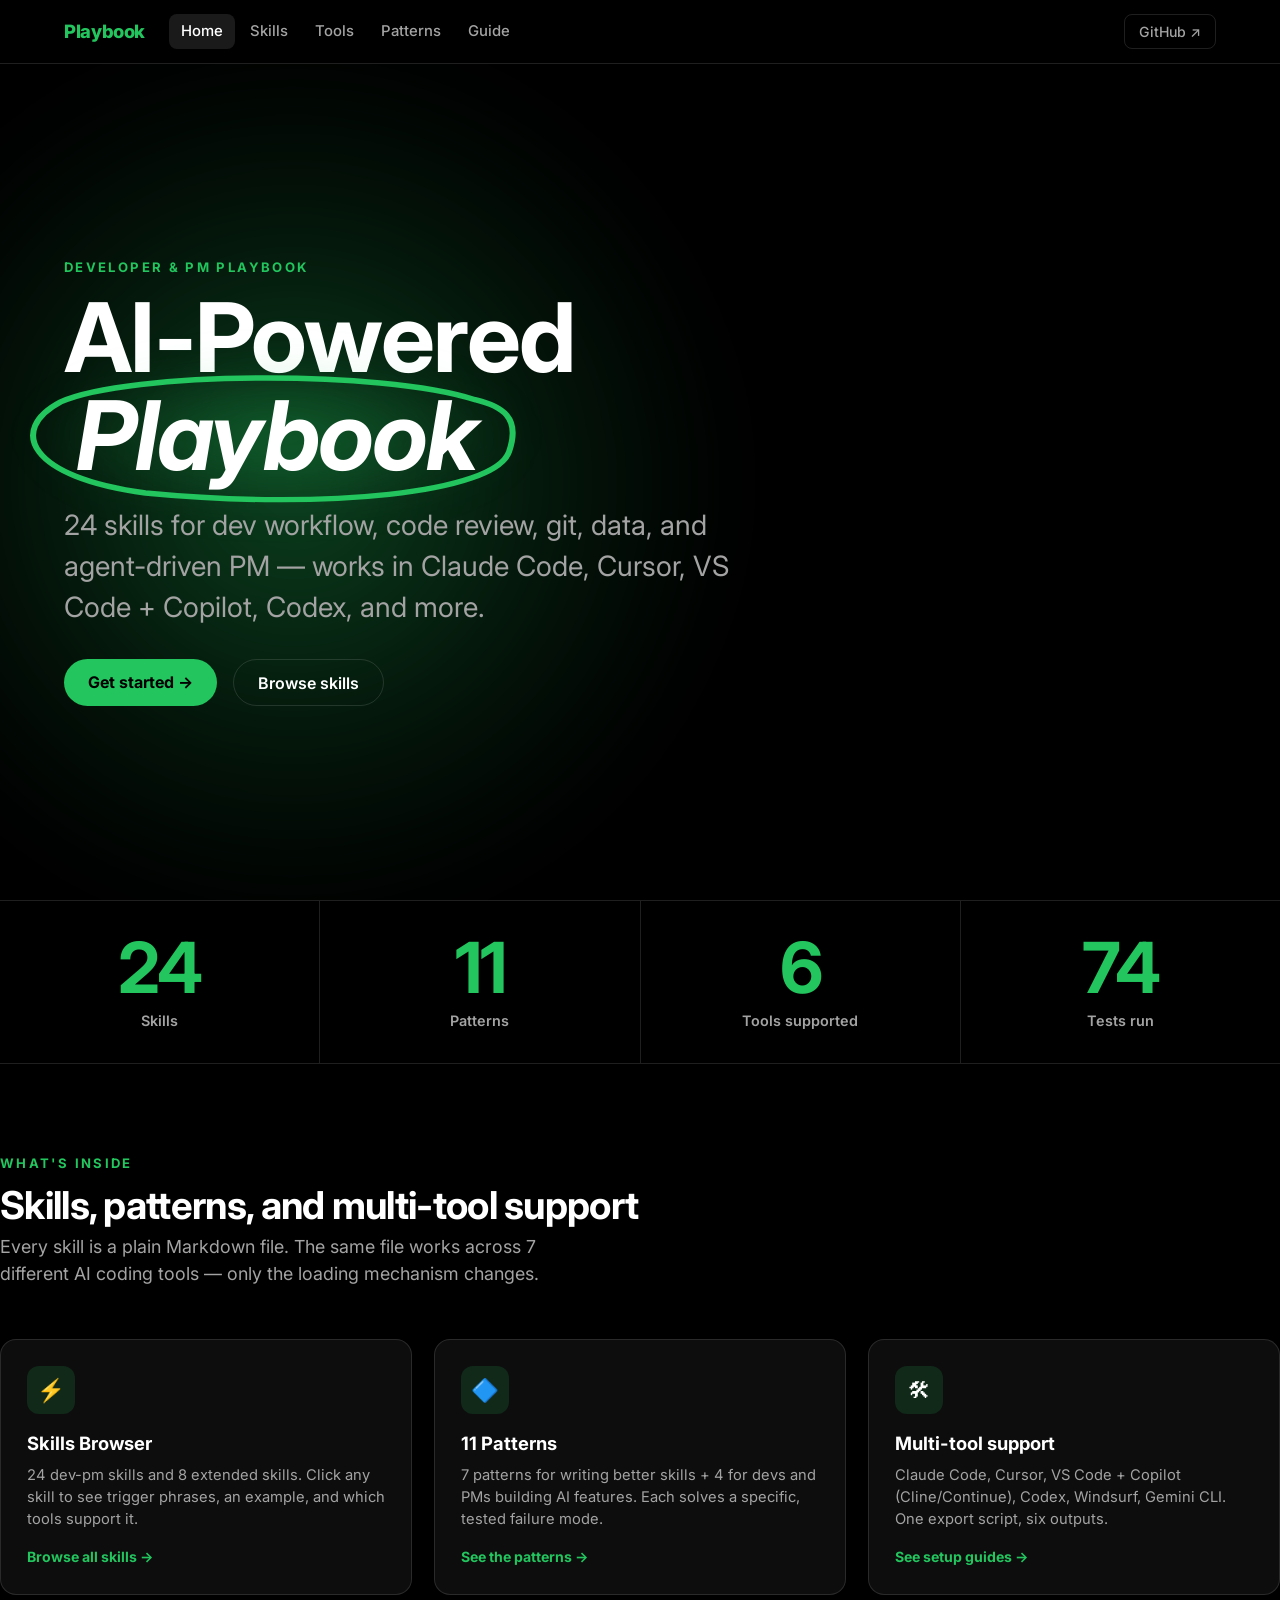
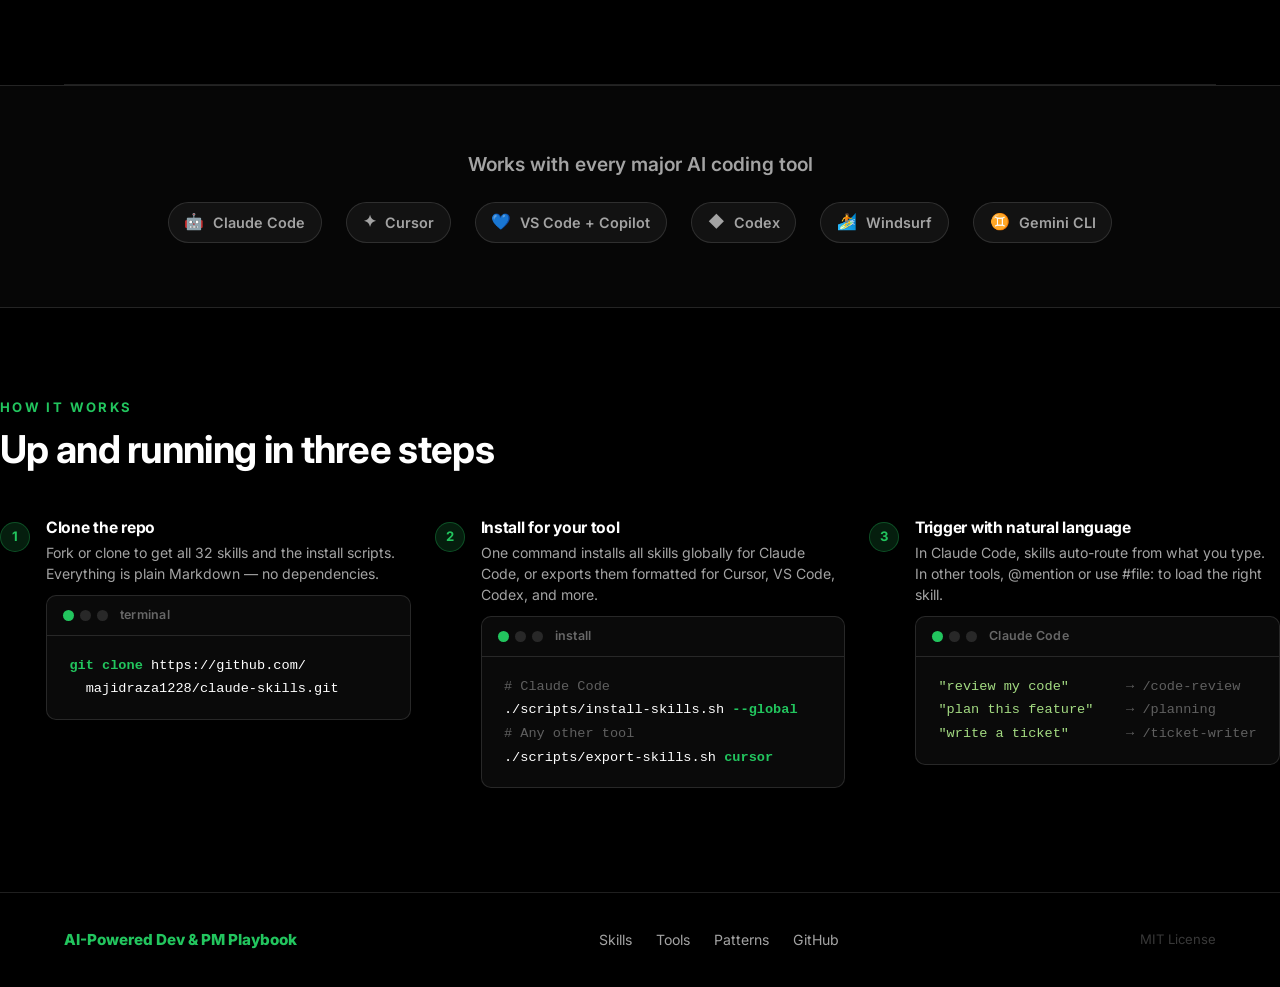
==== commit 63c0fd0f: "Add Guide page with persona-based getting started (Developer / PM / User) - Create docs/guide.html w" ====
--- a/docs/index.html
+++ b/docs/index.html
@@ -37,6 +37,7 @@
     <a href="skills.html" class="hide-sm">Skills</a>
     <a href="tools.html" class="hide-sm">Tools</a>
     <a href="patterns.html" class="hide-sm">Patterns</a>
+    <a href="guide.html" class="hide-sm">Guide</a>
     <a href="https://github.com/majidraza1228/claude-skills" class="nav-gh" target="_blank" rel="noopener">GitHub ↗</a>
   </div>
 </nav>
@@ -55,10 +56,10 @@
           </svg>
         </span>
       </h1>
-      <p class="hero-sub">24 skills for dev workflow, code review, git, data, and agent-driven PM — works in Claude Code, Cursor, VS Code, Codex, and more.</p>
+      <p class="hero-sub">24 skills for dev workflow, code review, git, data, and agent-driven PM — works in Claude Code, Cursor, VS Code + Copilot, Codex, and more.</p>
       <div class="hero-ctas">
-        <a href="skills.html" class="btn-primary">Explore skills →</a>
-        <a href="tools.html" class="btn-outline">Pick your tool</a>
+        <a href="guide.html" class="btn-primary">Get started →</a>
+        <a href="skills.html" class="btn-outline">Browse skills</a>
       </div>
     </div>
   </section>
@@ -74,7 +75,7 @@
       <div class="stat-label">Patterns</div>
     </div>
     <div class="stat-item">
-      <div class="stat-num" data-count="7">0</div>
+      <div class="stat-num" data-count="6">0</div>
       <div class="stat-label">Tools supported</div>
     </div>
     <div class="stat-item">
@@ -106,7 +107,7 @@
       <div class="card fade-up">
         <div class="feat-icon">🛠</div>
         <div class="feat-title">Multi-tool support</div>
-        <div class="feat-body">Claude Code, Cursor, VS Code (Copilot/Cline/Continue), Codex, Windsurf, Gemini CLI. One export script, seven outputs.</div>
+        <div class="feat-body">Claude Code, Cursor, VS Code + Copilot (Cline/Continue), Codex, Windsurf, Gemini CLI. One export script, six outputs.</div>
         <a href="tools.html" class="feat-link">See setup guides →</a>
       </div>
     </div>
@@ -120,9 +121,8 @@
     <div class="tools-strip" style="justify-content:center">
       <a href="tools.html#claude-code" class="tool-pill"><span class="tool-pill-icon">🤖</span>Claude Code</a>
       <a href="tools.html#cursor" class="tool-pill"><span class="tool-pill-icon">✦</span>Cursor</a>
-      <a href="tools.html#vscode" class="tool-pill"><span class="tool-pill-icon">💙</span>VS Code</a>
+      <a href="tools.html#vscode" class="tool-pill"><span class="tool-pill-icon">💙</span>VS Code + Copilot</a>
       <a href="tools.html#codex" class="tool-pill"><span class="tool-pill-icon">◆</span>Codex</a>
-      <a href="tools.html#copilot" class="tool-pill"><span class="tool-pill-icon">🐙</span>Copilot</a>
       <a href="tools.html#windsurf" class="tool-pill"><span class="tool-pill-icon">🏄</span>Windsurf</a>
       <a href="tools.html#gemini" class="tool-pill"><span class="tool-pill-icon">♊</span>Gemini CLI</a>
     </div>
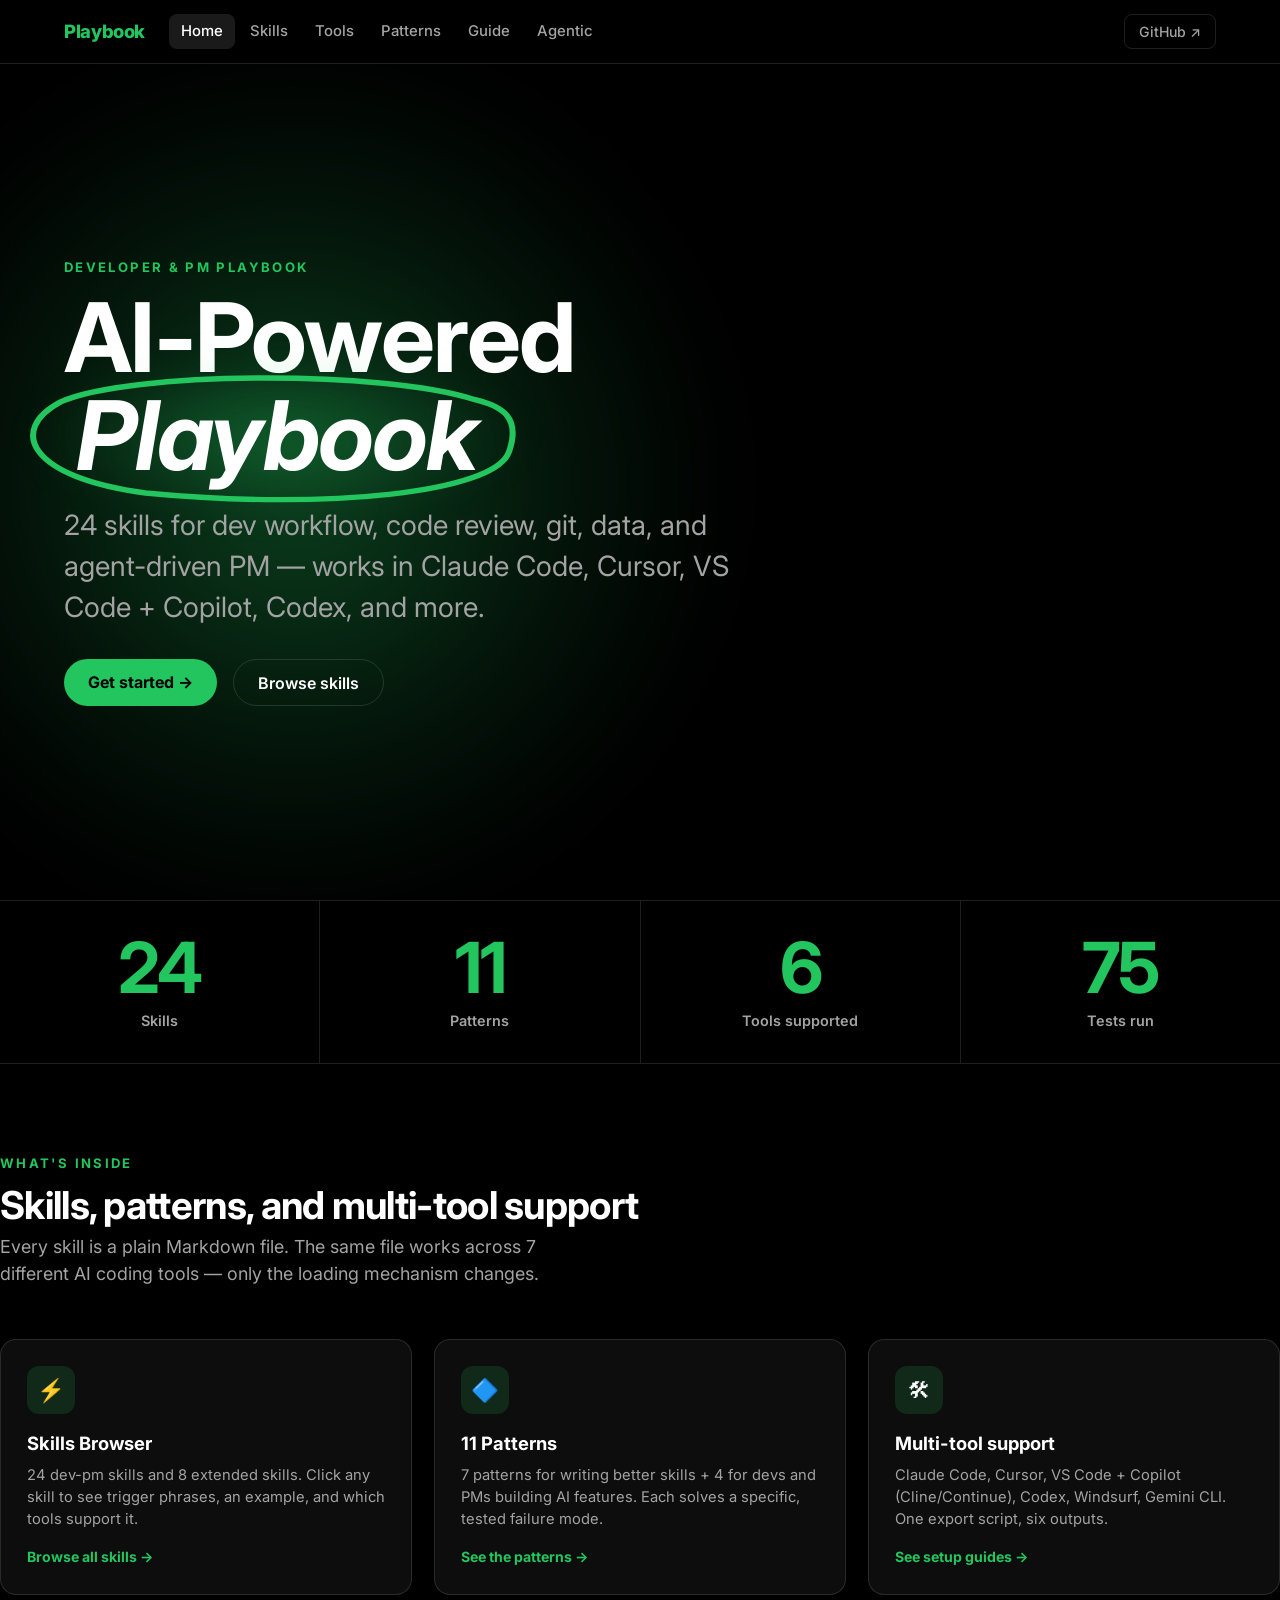
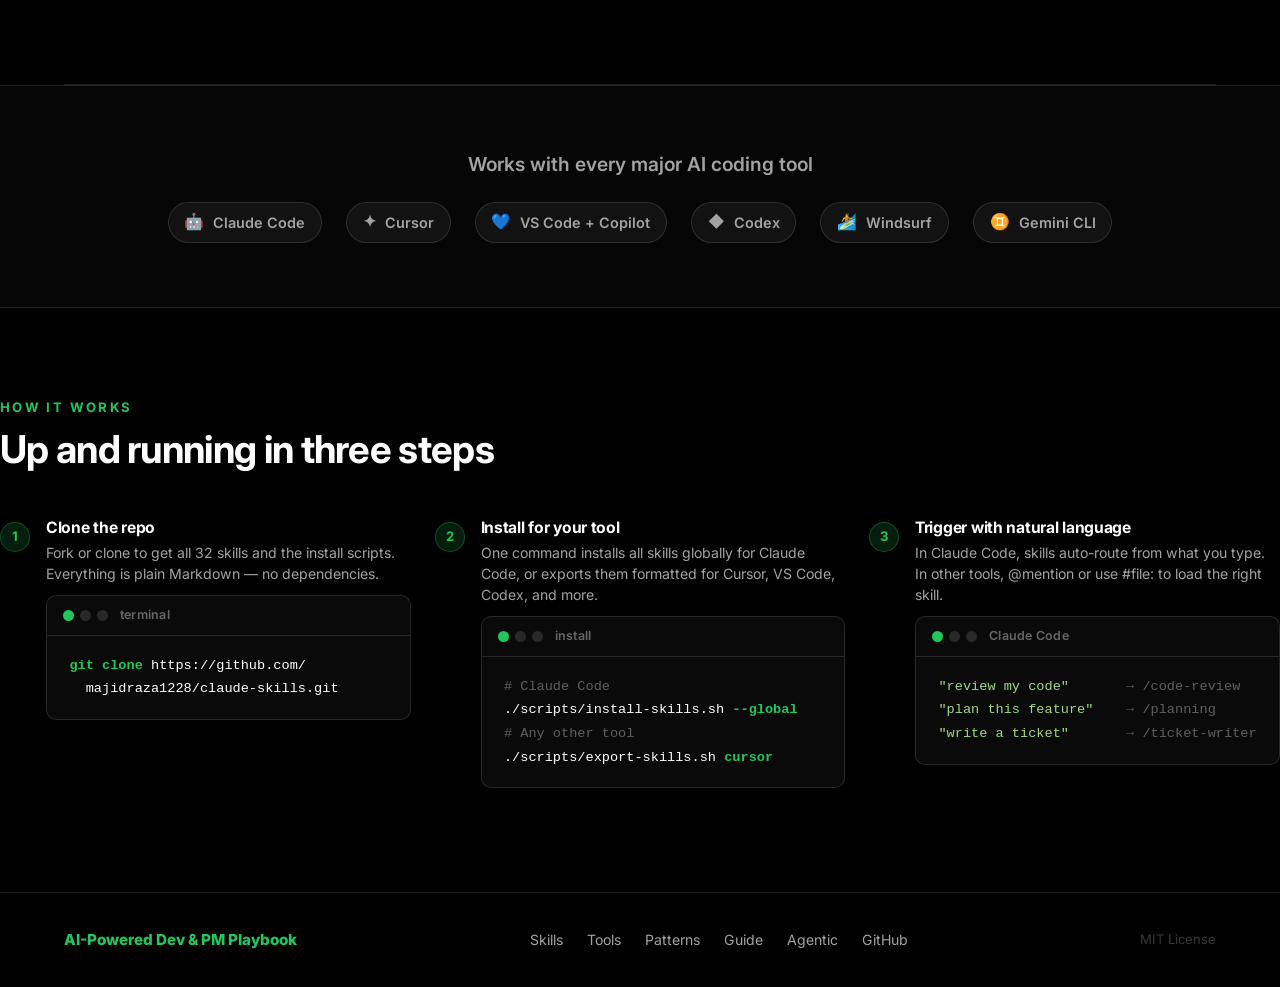
==== commit 2d16b4f7: "Add agentic.html, Architecting AI Memory section, and Agentic nav link sitewide - New docs/agentic.h" ====
--- a/docs/index.html
+++ b/docs/index.html
@@ -38,6 +38,7 @@
     <a href="tools.html" class="hide-sm">Tools</a>
     <a href="patterns.html" class="hide-sm">Patterns</a>
     <a href="guide.html" class="hide-sm">Guide</a>
+    <a href="agentic.html" class="hide-sm">Agentic</a>
     <a href="https://github.com/majidraza1228/claude-skills" class="nav-gh" target="_blank" rel="noopener">GitHub ↗</a>
   </div>
 </nav>
@@ -184,6 +185,8 @@
       <a href="skills.html">Skills</a>
       <a href="tools.html">Tools</a>
       <a href="patterns.html">Patterns</a>
+      <a href="guide.html">Guide</a>
+      <a href="agentic.html">Agentic</a>
       <a href="https://github.com/majidraza1228/claude-skills" target="_blank" rel="noopener">GitHub</a>
     </div>
     <span class="footer-copy">MIT License</span>
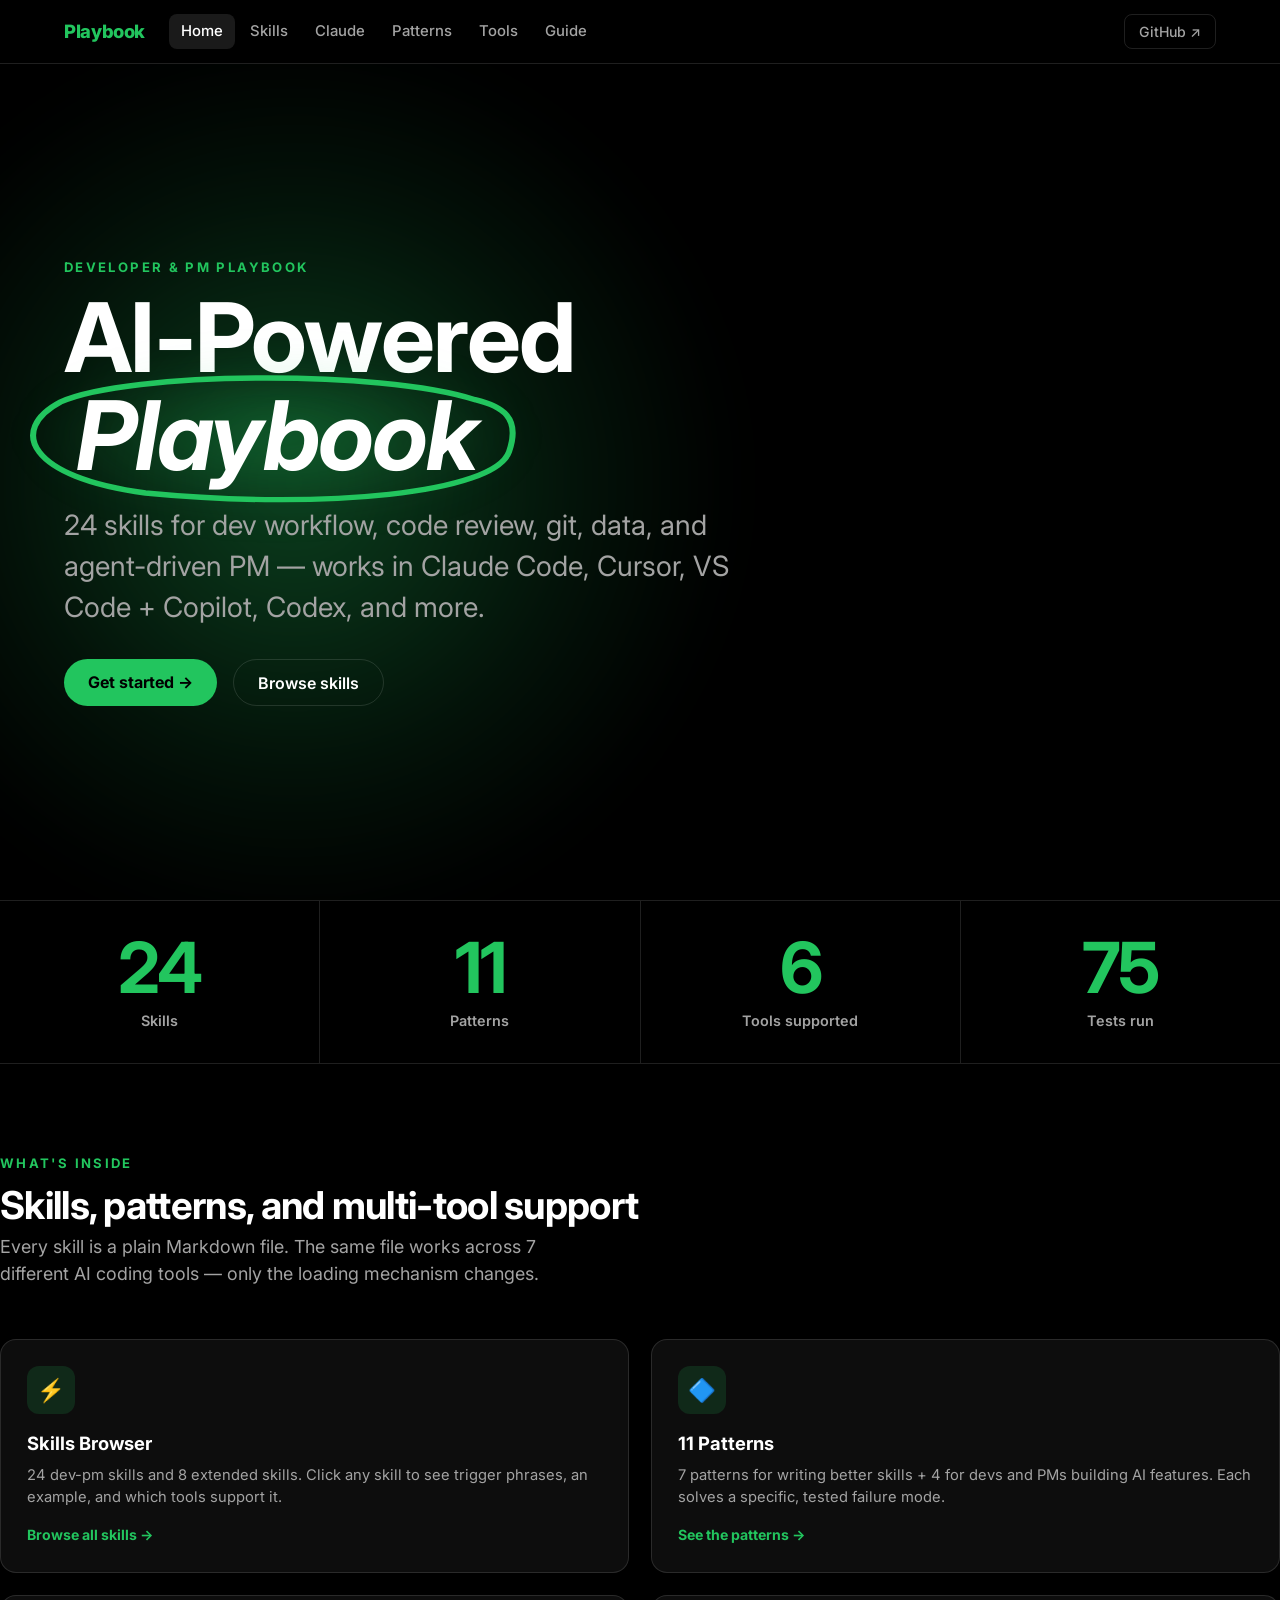
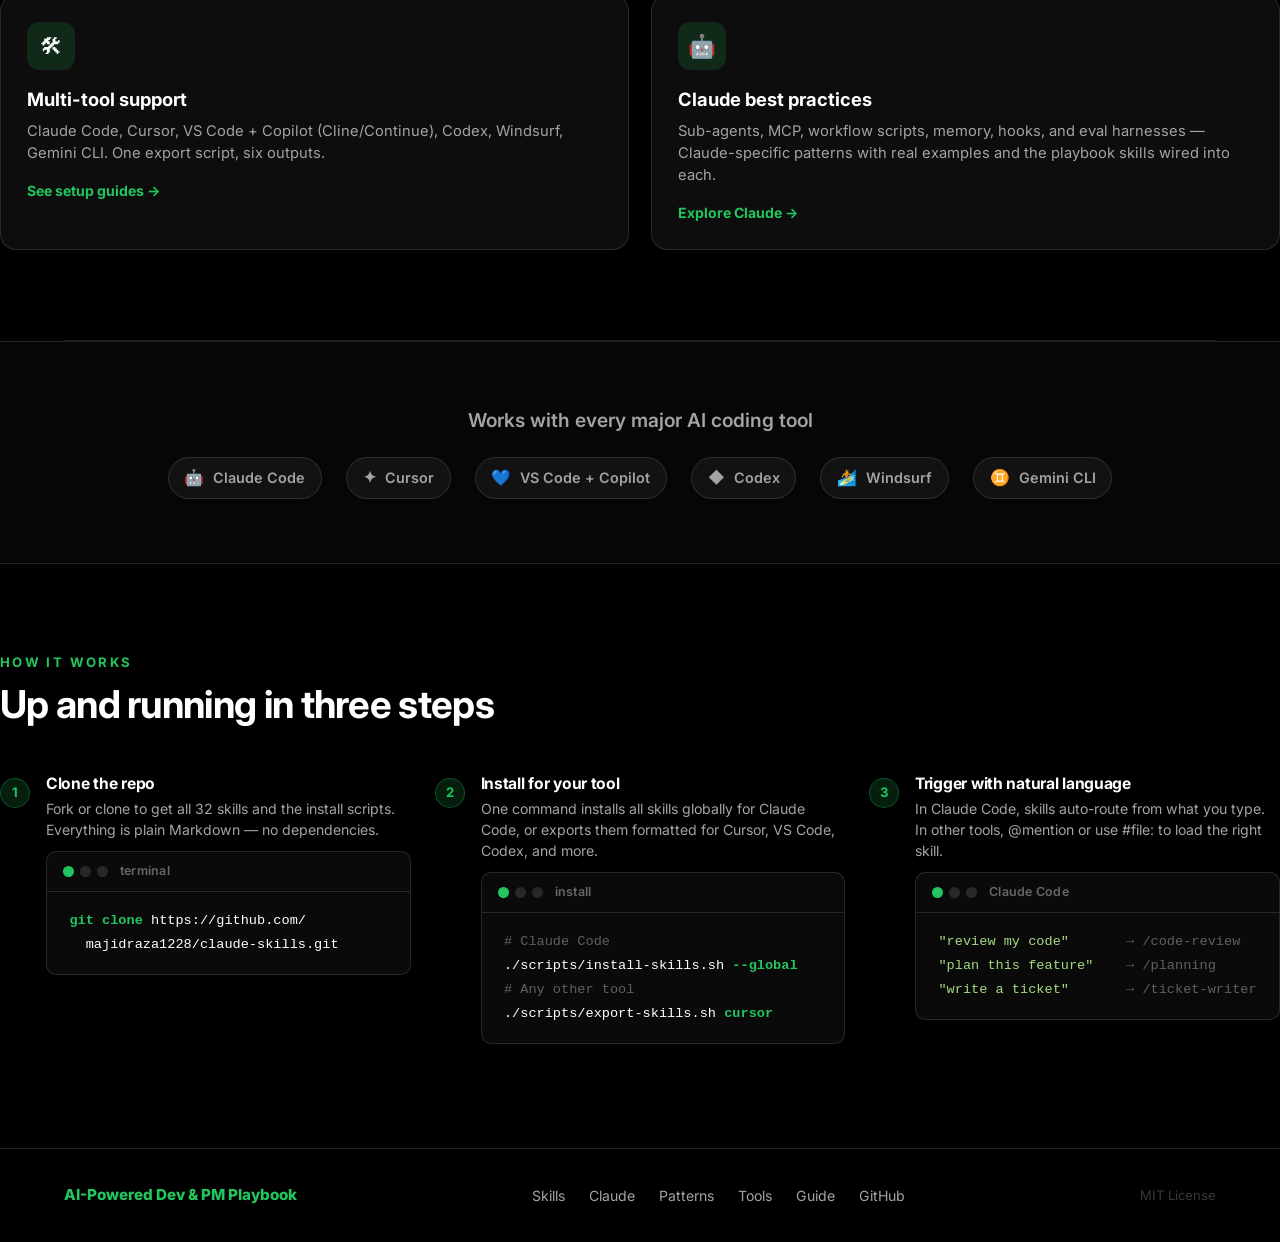
==== commit 44aa1b83: "Claude  updated" ====
--- a/docs/index.html
+++ b/docs/index.html
@@ -9,7 +9,7 @@
 <link href="https://fonts.googleapis.com/css2?family=Inter:wght@400;500;600;700;800&display=swap" rel="stylesheet">
 <link rel="stylesheet" href="styles.css">
 <style>
-.feature-cards{display:grid;grid-template-columns:repeat(3,1fr);gap:clamp(1rem,1.8vw,1.4rem);margin-top:clamp(2rem,4vw,3rem)}
+.feature-cards{display:grid;grid-template-columns:repeat(2,1fr);gap:clamp(1rem,1.8vw,1.4rem);margin-top:clamp(2rem,4vw,3rem)}
 @media(max-width:768px){.feature-cards{grid-template-columns:1fr}}
 .feat-icon{width:48px;height:48px;border-radius:12px;background:var(--accent-dim);display:grid;place-items:center;margin-bottom:1rem;font-size:1.4rem}
 .feat-title{font-size:1.15rem;font-weight:700;margin-bottom:.4rem}
@@ -35,10 +35,10 @@
   <div class="nav-links">
     <a href="index.html" class="active">Home</a>
     <a href="skills.html" class="hide-sm">Skills</a>
+    <a href="claude.html" class="hide-sm">Claude</a>
+    <a href="patterns.html" class="hide-sm">Patterns</a>
     <a href="tools.html" class="hide-sm">Tools</a>
-    <a href="patterns.html" class="hide-sm">Patterns</a>
     <a href="guide.html" class="hide-sm">Guide</a>
-    <a href="agentic.html" class="hide-sm">Agentic</a>
     <a href="https://github.com/majidraza1228/claude-skills" class="nav-gh" target="_blank" rel="noopener">GitHub ↗</a>
   </div>
 </nav>
@@ -111,6 +111,12 @@
         <div class="feat-body">Claude Code, Cursor, VS Code + Copilot (Cline/Continue), Codex, Windsurf, Gemini CLI. One export script, six outputs.</div>
         <a href="tools.html" class="feat-link">See setup guides →</a>
       </div>
+      <div class="card fade-up">
+        <div class="feat-icon">🤖</div>
+        <div class="feat-title">Claude best practices</div>
+        <div class="feat-body">Sub-agents, MCP, workflow scripts, memory, hooks, and eval harnesses — Claude-specific patterns with real examples and the playbook skills wired into each.</div>
+        <a href="claude.html" class="feat-link">Explore Claude →</a>
+      </div>
     </div>
   </div>
 
@@ -183,10 +189,10 @@
     <a href="index.html" class="footer-brand">AI-Powered Dev & PM Playbook</a>
     <div class="footer-links">
       <a href="skills.html">Skills</a>
+      <a href="claude.html">Claude</a>
+      <a href="patterns.html">Patterns</a>
       <a href="tools.html">Tools</a>
-      <a href="patterns.html">Patterns</a>
       <a href="guide.html">Guide</a>
-      <a href="agentic.html">Agentic</a>
       <a href="https://github.com/majidraza1228/claude-skills" target="_blank" rel="noopener">GitHub</a>
     </div>
     <span class="footer-copy">MIT License</span>
--- a/docs/styles.css
+++ b/docs/styles.css
@@ -227,14 +227,12 @@
 @media(max-width:768px){
   .site-nav{padding:0 1.1rem;gap:.9rem}
   .nav-links a{padding:.38em .55em;font-size:.82rem}
+  .nav-links .hide-sm{display:none}
   .stats-strip{flex-direction:column}
   .stat-item+.stat-item{border-left:none;border-top:1px solid var(--border)}
   .site-footer{flex-direction:column;align-items:flex-start}
   .hero{padding:2.5rem 1.1rem}
 }
-@media(max-width:480px){
-  .nav-links .hide-sm{display:none}
-}
 @media(prefers-reduced-motion:reduce){
   *,*::before,*::after{animation-duration:.01ms!important;transition-duration:.15s!important}
 }
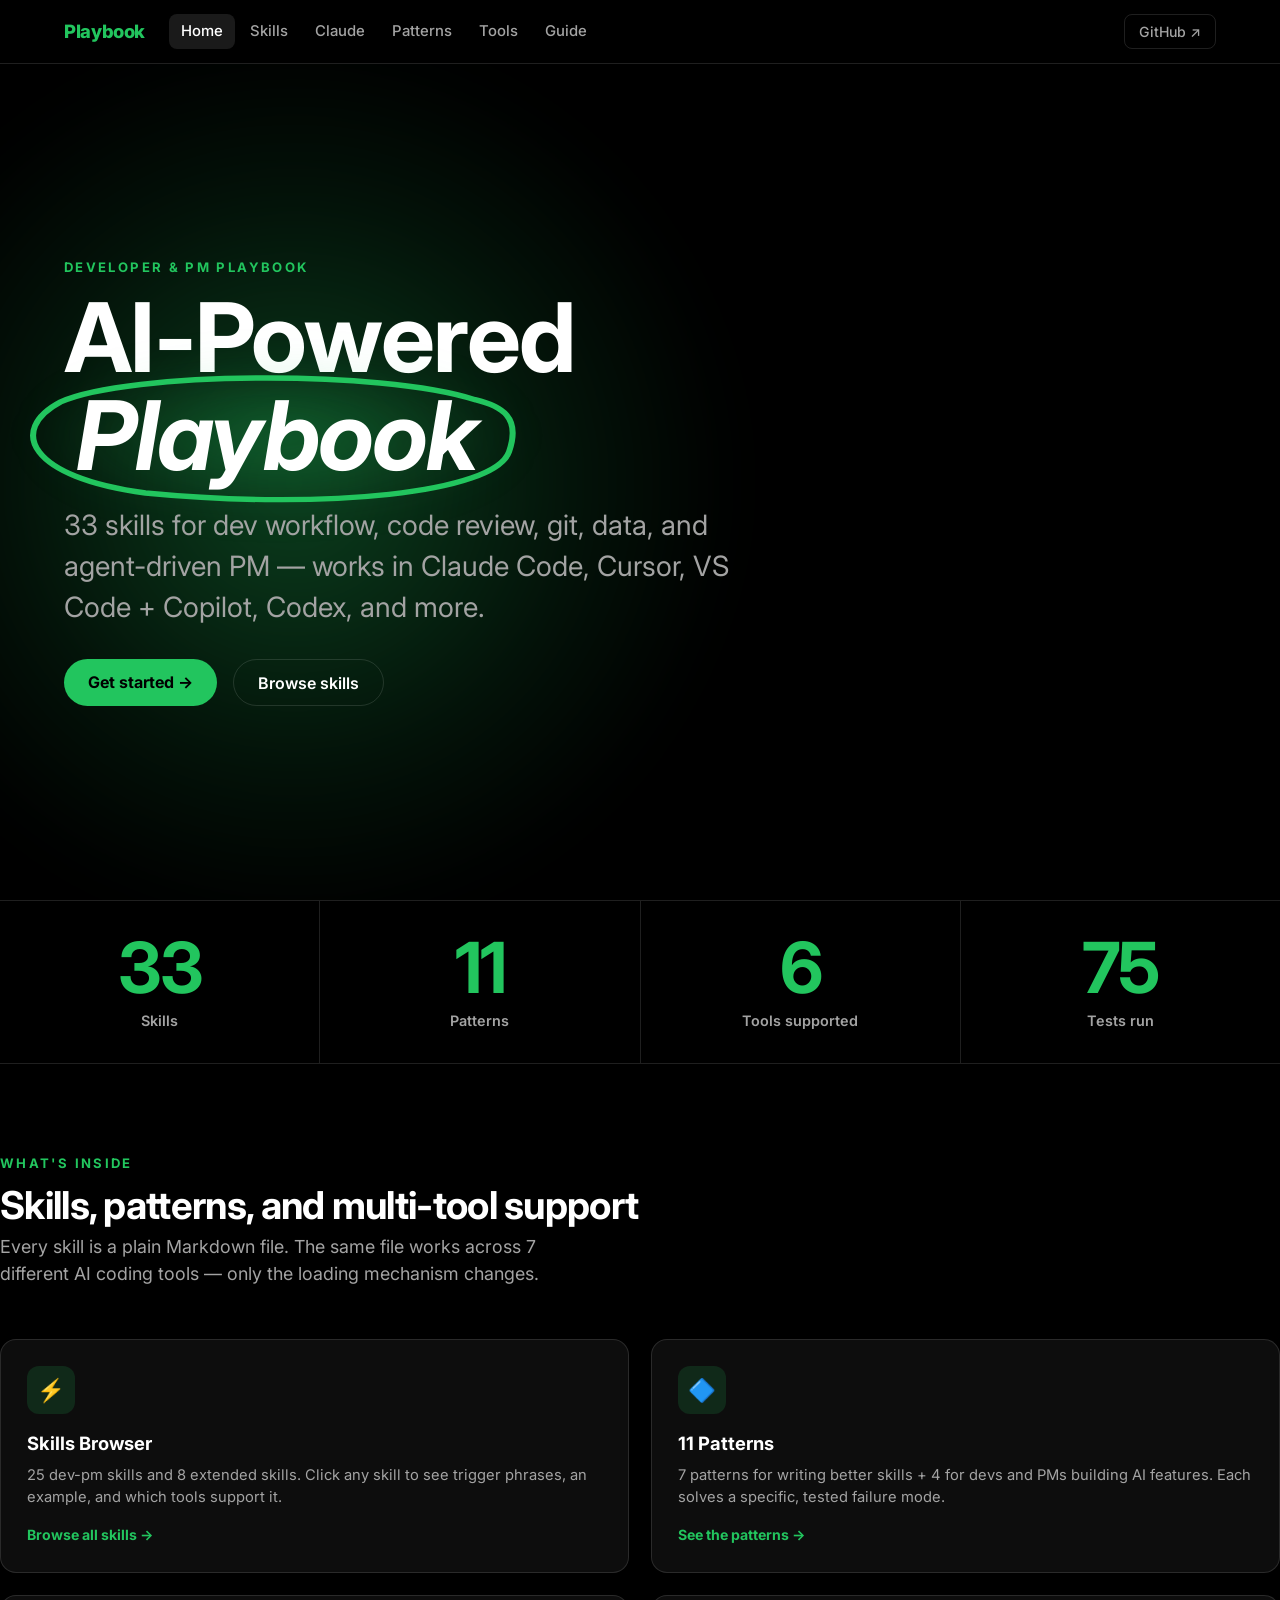
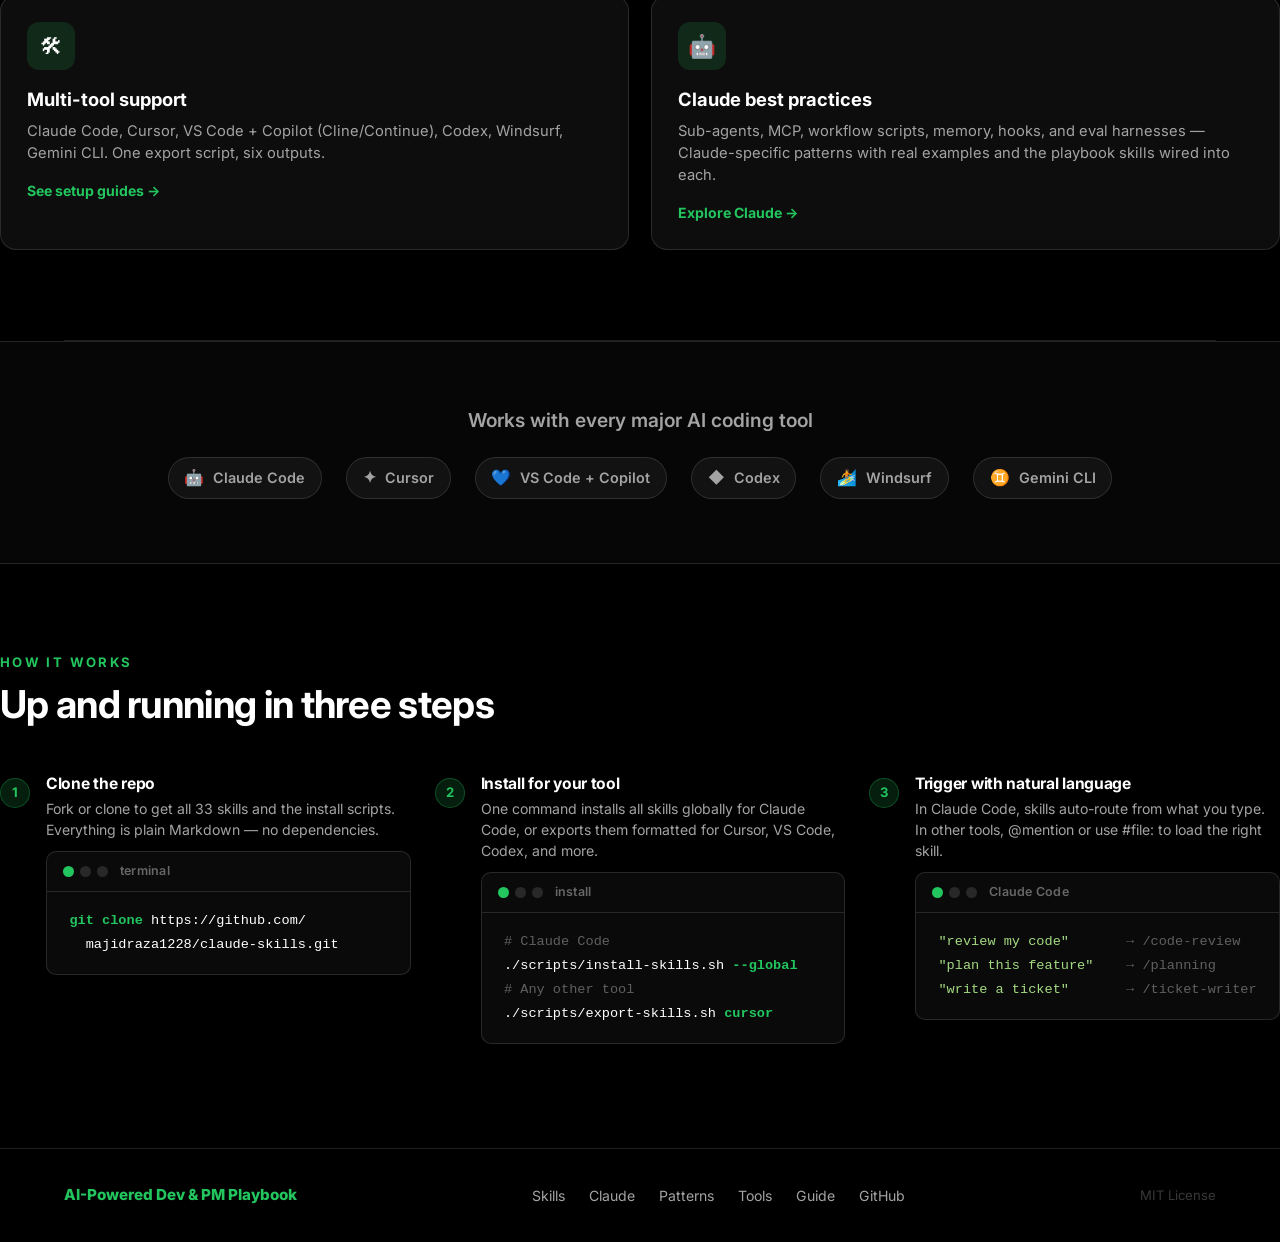
==== commit 653d290b: "Claude  updated" ====
--- a/docs/index.html
+++ b/docs/index.html
@@ -4,7 +4,7 @@
 <meta charset="UTF-8">
 <meta name="viewport" content="width=device-width, initial-scale=1.0">
 <title>AI-Powered Developer & PM Playbook</title>
-<meta name="description" content="24 skills for dev workflow, code quality, git, data, and agent PM — works in Claude Code, Cursor, VS Code, Codex, and more.">
+<meta name="description" content="33 skills for dev workflow, code quality, git, data, and agent PM — works in Claude Code, Cursor, VS Code, Codex, and more.">
 <link rel="preconnect" href="https://fonts.googleapis.com">
 <link href="https://fonts.googleapis.com/css2?family=Inter:wght@400;500;600;700;800&display=swap" rel="stylesheet">
 <link rel="stylesheet" href="styles.css">
@@ -57,7 +57,7 @@
           </svg>
         </span>
       </h1>
-      <p class="hero-sub">24 skills for dev workflow, code review, git, data, and agent-driven PM — works in Claude Code, Cursor, VS Code + Copilot, Codex, and more.</p>
+      <p class="hero-sub">33 skills for dev workflow, code review, git, data, and agent-driven PM — works in Claude Code, Cursor, VS Code + Copilot, Codex, and more.</p>
       <div class="hero-ctas">
         <a href="guide.html" class="btn-primary">Get started →</a>
         <a href="skills.html" class="btn-outline">Browse skills</a>
@@ -68,7 +68,7 @@
   <!-- STATS -->
   <div class="stats-strip">
     <div class="stat-item">
-      <div class="stat-num" data-count="24">0</div>
+      <div class="stat-num" data-count="33">0</div>
       <div class="stat-label">Skills</div>
     </div>
     <div class="stat-item">
@@ -96,7 +96,7 @@
       <div class="card fade-up">
         <div class="feat-icon">⚡</div>
         <div class="feat-title">Skills Browser</div>
-        <div class="feat-body">24 dev-pm skills and 8 extended skills. Click any skill to see trigger phrases, an example, and which tools support it.</div>
+        <div class="feat-body">25 dev-pm skills and 8 extended skills. Click any skill to see trigger phrases, an example, and which tools support it.</div>
         <a href="skills.html" class="feat-link">Browse all skills →</a>
       </div>
       <div class="card fade-up">
@@ -146,7 +146,7 @@
         <div class="how-num">1</div>
         <div class="how-body">
           <h4>Clone the repo</h4>
-          <p>Fork or clone to get all 32 skills and the install scripts. Everything is plain Markdown — no dependencies.</p>
+          <p>Fork or clone to get all 33 skills and the install scripts. Everything is plain Markdown — no dependencies.</p>
           <div class="code-block" style="margin-top:.7rem">
             <div class="code-hd"><div class="dots"><s></s><s></s><s></s></div><span class="code-fname">terminal</span></div>
             <div class="code-body"><span class="c-accent">git clone</span> https://github.com/
